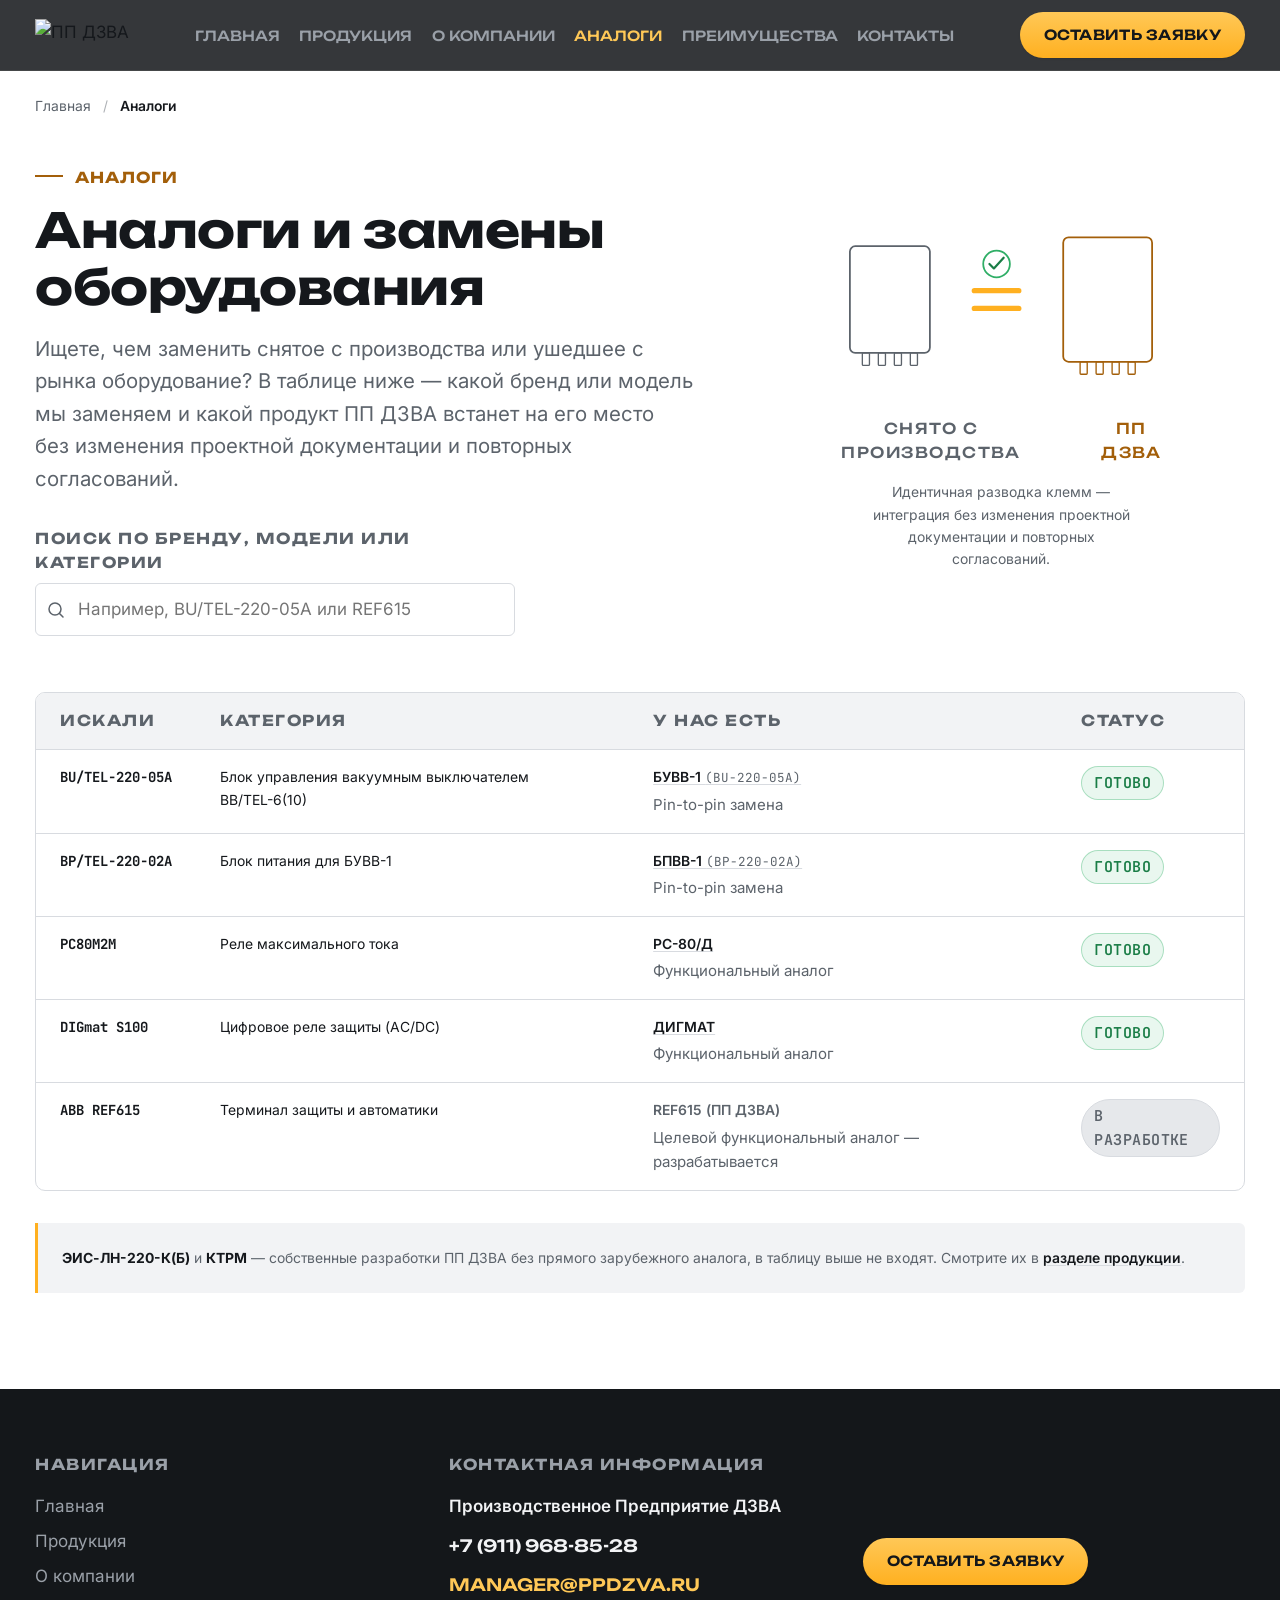
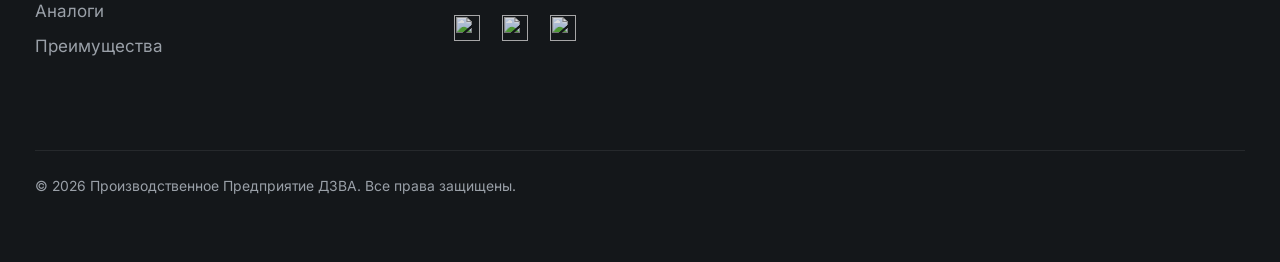
==== analogs.html @ 159c42a6 "Separate original/ours labels in analogs diagram, widen block gap Labels previously sat in one cente" ====
<!DOCTYPE html>
<html lang="ru">
<head>
  <meta charset="UTF-8" />
  <meta name="viewport" content="width=device-width, initial-scale=1.0" />
  <title>Аналоги и замены оборудования — BU/TEL-220-05A, DIGmat S100, РС80М2М, REF615 | ПП ДЗВА</title>
  <meta
    name="description"
    content="Сводная таблица аналогов ПП ДЗВА: БУВВ-1 — аналог BU/TEL-220-05A, БПВВ-1 — аналог BP/TEL-220-02A, РС-80/Д — аналог РС80М2М, ДИГМАТ — аналог DIGmat S100. Поиск по бренду, модели или категории. Производство в России."
  />

  <meta property="og:type" content="website" />
  <meta property="og:site_name" content="ПП ДЗВА" />
  <meta property="og:title" content="Аналоги и замены оборудования | ПП ДЗВА" />
  <meta
    property="og:description"
    content="Что заменяет ПП ДЗВА: сводная таблица аналогов снятого с производства и ушедшего с рынка оборудования вакуумных выключателей и релейной защиты."
  />
  <!-- TODO: заменить на абсолютный URL после публикации сайта (домен ещё не определён) -->
  <meta property="og:image" content="img/hero/product-lineup.png" />

  <link rel="icon" href="img/icons/favicon.ico" />
  <link rel="stylesheet" href="css/fonts.css" />
  <link rel="stylesheet" href="css/tokens.css" />
  <link rel="stylesheet" href="css/base.css" />
  <link rel="stylesheet" href="css/components.css" />
  <link rel="stylesheet" href="css/analogs.css" />
</head>
<body>
  <!-- Затемнение и попап заявки — общие на все страницы, поведение см. js/components/popup.js -->
  <div class="overlay" id="overlay"></div>
  <div class="popup" id="popup" role="dialog" aria-modal="true" aria-labelledby="popup-title">
    <button class="popup__close" type="button" data-popup-close aria-label="Закрыть">&times;</button>
    <img src="img/icons/fz152-cat.png" alt="" class="popup__image" />
    <h2 id="popup-title" class="popup__title">Мы не собираем персональные данные</h2>
    <p class="popup__text">
      Мы честно пытались прочитать ФЗ-152, но уснули на второй странице. Чтобы не злить Роскомнадзор и крепко спать,
      мы просто не собираем ваши данные.
    </p>
    <p class="popup__text popup__text--strong">Напишите или позвоните нам</p>
    <div class="popup__contacts">
      <a href="tel:+79119688528" class="popup__phone">+7 (911) 968-85-28</a>
      <a href="mailto:manager@ppdzva.ru?subject=Запрос из сайта" class="popup__mail">MANAGER@PPDZVA.RU</a>
    </div>
    <button class="btn btn--outline popup__ok" type="button" data-popup-close>Хорошо</button>
  </div>

  <!-- Общая шапка — переносится без изменений на все страницы (products/*.html, analogs.html) -->
  <header class="site-header">
    <div class="container site-header__row">
      <a href="index.html" class="site-header__logo">
        <img src="img/icons/logo-dzva.png" alt="ПП ДЗВА" class="site-header__logo-img" />
      </a>
      <nav class="site-nav">
        <button class="site-nav__burger" type="button" aria-expanded="false" aria-controls="site-nav-list" aria-label="Открыть меню">
          <span class="site-nav__burger-line"></span>
          <span class="site-nav__burger-line"></span>
          <span class="site-nav__burger-line"></span>
        </button>
        <ul class="site-nav__list" id="site-nav-list">
          <li><a href="index.html#hero" class="site-nav__link">Главная</a></li>
          <li><a href="index.html#products" class="site-nav__link">Продукция</a></li>
          <li><a href="index.html#about" class="site-nav__link">О компании</a></li>
          <li><a href="analogs.html" class="site-nav__link site-nav__link--active">Аналоги</a></li>
          <li><a href="index.html#advantages" class="site-nav__link">Преимущества</a></li>
          <li><a href="index.html#contacts" class="site-nav__link">Контакты</a></li>
        </ul>
      </nav>
      <button class="btn btn--gold site-header__cta" type="button" data-popup-open>Оставить заявку</button>
    </div>
  </header>

  <main>
    <div class="container">
      <p class="breadcrumbs">
        <a href="index.html" class="breadcrumbs__link">Главная</a>
        <span class="breadcrumbs__sep" aria-hidden="true">/</span>
        <span class="breadcrumbs__current">Аналоги</span>
      </p>
    </div>

    <!-- ============ ВВОДНЫЙ БЛОК ============ -->
    <section class="analogs-intro">
      <div class="container analogs-intro__inner">
        <div class="analogs-intro__copy">
          <p class="section-eyebrow">
            <span class="section-eyebrow-mark" aria-hidden="true"></span>
            Аналоги
          </p>
          <h1 class="analogs-intro__title">Аналоги и замены оборудования</h1>
          <p class="analogs-intro__lead">
            Ищете, чем заменить снятое с производства или ушедшее с рынка оборудование? В таблице ниже — какой бренд
            или модель мы заменяем и какой продукт ПП ДЗВА встанет на его место без изменения проектной документации
            и повторных согласований.
          </p>

          <div class="analogs-search">
            <label for="analogs-search" class="analogs-search__label">Поиск по бренду, модели или категории</label>
            <div class="analogs-search__input-wrap">
              <svg width="18" height="18" viewBox="0 0 18 18" fill="none" aria-hidden="true" class="analogs-search__icon">
                <circle cx="8" cy="8" r="6" stroke="currentColor" stroke-width="1.5" />
                <path d="M16 16L12.5 12.5" stroke="currentColor" stroke-width="1.5" stroke-linecap="round" />
              </svg>
              <input
                type="search"
                id="analogs-search"
                class="analogs-search__input"
                placeholder="Например, BU/TEL-220-05A или REF615"
                autocomplete="off"
              />
            </div>
          </div>
        </div>

        <!-- Схематичная диаграмма: корпуса заведомо разного размера/пропорций (габарит не
             совпадает) — общее только одинаковое количество и раскладка клемм снизу. -->
        <div class="analogs-intro__visual">
          <svg class="analogs-diagram" viewBox="0 0 360 200" fill="none" aria-hidden="true">
            <rect class="analogs-diagram__original" x="10" y="25" width="90" height="120" rx="6" stroke-width="2" />
            <rect class="analogs-diagram__original" x="24" y="145" width="8" height="14" rx="1" stroke-width="1.5" />
            <rect class="analogs-diagram__original" x="42" y="145" width="8" height="14" rx="1" stroke-width="1.5" />
            <rect class="analogs-diagram__original" x="60" y="145" width="8" height="14" rx="1" stroke-width="1.5" />
            <rect class="analogs-diagram__original" x="78" y="145" width="8" height="14" rx="1" stroke-width="1.5" />

            <rect class="analogs-diagram__ours" x="250" y="15" width="100" height="140" rx="6" stroke-width="2" />
            <rect class="analogs-diagram__ours" x="269" y="155" width="8" height="14" rx="1" stroke-width="1.5" />
            <rect class="analogs-diagram__ours" x="287" y="155" width="8" height="14" rx="1" stroke-width="1.5" />
            <rect class="analogs-diagram__ours" x="305" y="155" width="8" height="14" rx="1" stroke-width="1.5" />
            <rect class="analogs-diagram__ours" x="323" y="155" width="8" height="14" rx="1" stroke-width="1.5" />

            <line class="analogs-diagram__equals" x1="150" y1="75" x2="200" y2="75" stroke-width="6" stroke-linecap="round" />
            <line class="analogs-diagram__equals" x1="150" y1="95" x2="200" y2="95" stroke-width="6" stroke-linecap="round" />

            <circle class="analogs-diagram__badge-ring" cx="175" cy="45" r="15" stroke-width="2" />
            <path class="analogs-diagram__badge-check" d="M167 45l5 5 11-12" stroke-width="2.5" stroke-linecap="round" stroke-linejoin="round" />
          </svg>
          <!-- Пропорции колонок (90fr/150fr/100fr) — те же ширины блоков и зазор между ними,
               что в viewBox диаграммы выше, чтобы подпись всегда центрировалась строго под
               "своим" блоком, а не читалась одной слитной фразой. -->
          <div class="analogs-intro__visual-labels">
            <span class="analogs-intro__visual-label">Снято с производства</span>
            <span class="analogs-intro__visual-label-spacer" aria-hidden="true"></span>
            <span class="analogs-intro__visual-label analogs-intro__visual-label--ours">ПП ДЗВА</span>
          </div>
          <p class="analogs-intro__visual-caption">
            Идентичная разводка клемм — интеграция без изменения проектной документации и повторных согласований.
          </p>
        </div>
      </div>
    </section>

    <!-- ============ ТАБЛИЦА АНАЛОГОВ ============ -->
    <section class="analogs-table-section">
      <div class="container">
        <div class="analogs-table-wrap" data-analogs-table-wrap>
          <table class="analogs-table">
            <thead>
              <tr>
                <th scope="col">Искали</th>
                <th scope="col">Категория</th>
                <th scope="col">У нас есть</th>
                <th scope="col">Статус</th>
              </tr>
            </thead>
            <tbody>
              <tr class="analogs-table__row">
                <td data-label="Искали"><span class="analogs-table__code">BU/TEL-220-05A</span></td>
                <td data-label="Категория">Блок управления вакуумным выключателем <span class="nowrap">ВВ/TEL-6(10)</span></td>
                <td data-label="У нас есть">
                  <a href="products/buvv.html" class="inline-link">
                    БУВВ-1 <span class="analogs-table__product-code">(BU-220-05A)</span>
                  </a>
                  <span class="analogs-table__match-type">Pin-to-pin замена</span>
                </td>
                <td data-label="Статус"><span class="badge badge--analog">Готово</span></td>
              </tr>
              <tr class="analogs-table__row">
                <td data-label="Искали"><span class="analogs-table__code">BP/TEL-220-02A</span></td>
                <td data-label="Категория">Блок питания для БУВВ-1</td>
                <td data-label="У нас есть">
                  <a href="products/bpvv.html" class="inline-link">
                    БПВВ-1 <span class="analogs-table__product-code">(BP-220-02A)</span>
                  </a>
                  <span class="analogs-table__match-type">Pin-to-pin замена</span>
                </td>
                <td data-label="Статус"><span class="badge badge--analog">Готово</span></td>
              </tr>
              <tr class="analogs-table__row">
                <td data-label="Искали"><span class="analogs-table__code">РС80М2М</span></td>
                <td data-label="Категория">Реле максимального тока</td>
                <td data-label="У нас есть">
                  <a href="products/rs80.html" class="inline-link">РС-80/Д</a>
                  <span class="analogs-table__match-type">Функциональный аналог</span>
                </td>
                <td data-label="Статус"><span class="badge badge--analog">Готово</span></td>
              </tr>
              <tr class="analogs-table__row">
                <td data-label="Искали"><span class="analogs-table__code">DIGmat S100</span></td>
                <td data-label="Категория">Цифровое реле защиты (AC/DC)</td>
                <td data-label="У нас есть">
                  <a href="products/digmat.html" class="inline-link">ДИГМАТ</a>
                  <span class="analogs-table__match-type">Функциональный аналог</span>
                </td>
                <td data-label="Статус"><span class="badge badge--analog">Готово</span></td>
              </tr>
              <tr class="analogs-table__row">
                <td data-label="Искали"><span class="analogs-table__code">ABB REF615</span></td>
                <td data-label="Категория">Терминал защиты и автоматики</td>
                <td data-label="У нас есть">
                  <span class="analogs-table__product-pending">REF615 (ПП ДЗВА)</span>
                  <span class="analogs-table__match-type">Целевой функциональный аналог — разрабатывается</span>
                </td>
                <td data-label="Статус"><span class="badge badge--dev">В разработке</span></td>
              </tr>
            </tbody>
          </table>
        </div>

        <p class="analogs-table__empty" data-analogs-empty hidden>
          Ничего не найдено. Возможно, нужный аналог уже в разработке — напишите нам, и мы уточним сроки.
          <button type="button" class="btn btn--outline" data-popup-open>Оставить заявку</button>
        </p>

        <p class="analogs-note">
          <strong>ЭИС-ЛН-220-К(Б)</strong> и <strong>КТРМ</strong> — собственные разработки ПП ДЗВА без прямого
          зарубежного аналога, в таблицу выше не входят. Смотрите их в
          <a href="index.html#products" class="inline-link">разделе продукции</a>.
        </p>
      </div>
    </section>
  </main>

  <!-- Общий футер — переносится без изменений на все страницы -->
  <footer class="site-footer" id="contacts">
    <div class="container site-footer__grid">
      <nav class="site-footer__nav">
        <p class="site-footer__heading">Навигация</p>
        <ul class="site-footer__nav-list">
          <li><a href="index.html#hero" class="site-footer__link">Главная</a></li>
          <li><a href="index.html#products" class="site-footer__link">Продукция</a></li>
          <li><a href="index.html#about" class="site-footer__link">О компании</a></li>
          <li><a href="analogs.html" class="site-footer__link">Аналоги</a></li>
          <li><a href="index.html#advantages" class="site-footer__link">Преимущества</a></li>
        </ul>
      </nav>
      <div class="site-footer__contacts">
        <p class="site-footer__heading">Контактная информация</p>
        <p class="site-footer__legal">Производственное Предприятие&nbsp;ДЗВА</p>
        <a href="tel:+79119688528" class="site-footer__phone">+7 (911) 968-85-28</a>
        <a href="mailto:manager@ppdzva.ru?subject=Запрос из сайта" class="site-footer__mail">MANAGER@PPDZVA.RU</a>
        <div class="site-footer__icons">
          <a href="tel:+79119688528" aria-label="Позвонить"><img src="img/icons/phone.svg" alt="" /></a>
          <a href="tg://resolve?domain=Ligilement" aria-label="Telegram"><img src="img/icons/telegram.svg" alt="" /></a>
          <a href="https://wa.me/79119688528" aria-label="WhatsApp"><img src="img/icons/whatsapp.svg" alt="" /></a>
        </div>
      </div>
      <div class="site-footer__cta">
        <button class="btn btn--gold" type="button" data-popup-open>Оставить заявку</button>
      </div>
      <div class="site-footer__bottom">© 2026 Производственное Предприятие&nbsp;ДЗВА. Все права защищены.</div>
    </div>
  </footer>

  <!-- TODO: заменить 12345678 на реальный номер счётчика Яндекс.Метрики (см. js/analytics.js) -->
  <noscript>
    <div><img src="https://mc.yandex.ru/watch/12345678" style="position: absolute; left: -9999px" alt="" /></div>
  </noscript>

  <script src="js/components/burger-menu.js"></script>
  <script src="js/components/popup.js"></script>
  <script src="js/components/analogs-table.js"></script>
  <script src="js/components/nav-active.js"></script>
  <script src="js/analytics.js"></script>
  <script src="js/main.js"></script>
</body>
</html>
---- css/fonts.css ----
/* Self-hosted шрифты — без зависимости от Google Fonts CDN на проде.
   Каждый вес разбит на latin/cyrillic по unicode-range, чтобы браузер грузил
   только нужный подкомплект глифов. */

/* ---------- Unbounded (заголовки) ---------- */
@font-face {
  font-family: "Unbounded";
  font-display: swap;
  font-weight: 500;
  font-style: normal;
  src: url("../fonts/Unbounded-Medium-latin.woff2") format("woff2");
  unicode-range: U+0000-00FF, U+0131, U+0152-0153, U+02BB-02BC, U+2000-206F, U+20AC, U+2122;
}
@font-face {
  font-family: "Unbounded";
  font-display: swap;
  font-weight: 500;
  font-style: normal;
  src: url("../fonts/Unbounded-Medium-cyrillic.woff2") format("woff2");
  unicode-range: U+0400-045F, U+0490-0491, U+04B0-04B1, U+2116;
}
@font-face {
  font-family: "Unbounded";
  font-display: swap;
  font-weight: 600;
  font-style: normal;
  src: url("../fonts/Unbounded-SemiBold-latin.woff2") format("woff2");
  unicode-range: U+0000-00FF, U+0131, U+0152-0153, U+02BB-02BC, U+2000-206F, U+20AC, U+2122;
}
@font-face {
  font-family: "Unbounded";
  font-display: swap;
  font-weight: 600;
  font-style: normal;
  src: url("../fonts/Unbounded-SemiBold-cyrillic.woff2") format("woff2");
  unicode-range: U+0400-045F, U+0490-0491, U+04B0-04B1, U+2116;
}
@font-face {
  font-family: "Unbounded";
  font-display: swap;
  font-weight: 700;
  font-style: normal;
  src: url("../fonts/Unbounded-Bold-latin.woff2") format("woff2");
  unicode-range: U+0000-00FF, U+0131, U+0152-0153, U+02BB-02BC, U+2000-206F, U+20AC, U+2122;
}
@font-face {
  font-family: "Unbounded";
  font-display: swap;
  font-weight: 700;
  font-style: normal;
  src: url("../fonts/Unbounded-Bold-cyrillic.woff2") format("woff2");
  unicode-range: U+0400-045F, U+0490-0491, U+04B0-04B1, U+2116;
}
@font-face {
  font-family: "Unbounded";
  font-display: swap;
  font-weight: 800;
  font-style: normal;
  src: url("../fonts/Unbounded-ExtraBold-latin.woff2") format("woff2");
  unicode-range: U+0000-00FF, U+0131, U+0152-0153, U+02BB-02BC, U+2000-206F, U+20AC, U+2122;
}
@font-face {
  font-family: "Unbounded";
  font-display: swap;
  font-weight: 800;
  font-style: normal;
  src: url("../fonts/Unbounded-ExtraBold-cyrillic.woff2") format("woff2");
  unicode-range: U+0400-045F, U+0490-0491, U+04B0-04B1, U+2116;
}

@font-face {
  font-family: "Unbounded";
  font-display: swap;
  font-weight: 900;
  font-style: normal;
  src: url("../fonts/Unbounded-ExtraBold-latin.woff2") format("woff2");
  unicode-range: U+0000-00FF, U+0131, U+0152-0153, U+02BB-02BC, U+2000-206F, U+20AC, U+2122;
}
@font-face {
  font-family: "Unbounded";
  font-display: swap;
  font-weight: 900;
  font-style: normal;
  src: url("../fonts/Unbounded-ExtraBold-cyrillic.woff2") format("woff2");
  unicode-range: U+0400-045F, U+0490-0491, U+04B0-04B1, U+2116;
}

/* ---------- Inter (текст) ---------- */
@font-face {
  font-family: "Inter";
  font-display: swap;
  font-weight: 400;
  font-style: normal;
  src: url("../fonts/Inter-Regular-latin.woff2") format("woff2");
  unicode-range: U+0000-00FF, U+0131, U+0152-0153, U+02BB-02BC, U+2000-206F, U+20AC, U+2122;
}
@font-face {
  font-family: "Inter";
  font-display: swap;
  font-weight: 400;
  font-style: normal;
  src: url("../fonts/Inter-Regular-cyrillic.woff2") format("woff2");
  unicode-range: U+0400-045F, U+0490-0491, U+04B0-04B1, U+2116;
}
@font-face {
  font-family: "Inter";
  font-display: swap;
  font-weight: 500;
  font-style: normal;
  src: url("../fonts/Inter-Medium-latin.woff2") format("woff2");
  unicode-range: U+0000-00FF, U+0131, U+0152-0153, U+02BB-02BC, U+2000-206F, U+20AC, U+2122;
}
@font-face {
  font-family: "Inter";
  font-display: swap;
  font-weight: 500;
  font-style: normal;
  src: url("../fonts/Inter-Medium-cyrillic.woff2") format("woff2");
  unicode-range: U+0400-045F, U+0490-0491, U+04B0-04B1, U+2116;
}
@font-face {
  font-family: "Inter";
  font-display: swap;
  font-weight: 600;
  font-style: normal;
  src: url("../fonts/Inter-SemiBold-latin.woff2") format("woff2");
  unicode-range: U+0000-00FF, U+0131, U+0152-0153, U+02BB-02BC, U+2000-206F, U+20AC, U+2122;
}
@font-face {
  font-family: "Inter";
  font-display: swap;
  font-weight: 600;
  font-style: normal;
  src: url("../fonts/Inter-SemiBold-cyrillic.woff2") format("woff2");
  unicode-range: U+0400-045F, U+0490-0491, U+04B0-04B1, U+2116;
}
@font-face {
  font-family: "Inter";
  font-display: swap;
  font-weight: 700;
  font-style: normal;
  src: url("../fonts/Inter-Bold-latin.woff2") format("woff2");
  unicode-range: U+0000-00FF, U+0131, U+0152-0153, U+02BB-02BC, U+2000-206F, U+20AC, U+2122;
}
@font-face {
  font-family: "Inter";
  font-display: swap;
  font-weight: 700;
  font-style: normal;
  src: url("../fonts/Inter-Bold-cyrillic.woff2") format("woff2");
  unicode-range: U+0400-045F, U+0490-0491, U+04B0-04B1, U+2116;
}

/* ---------- JetBrains Mono (коды моделей, характеристики, цифры) ---------- */
@font-face {
  font-family: "JetBrains Mono";
  font-display: swap;
  font-weight: 400;
  font-style: normal;
  src: url("../fonts/JetBrainsMono-Regular-latin.woff2") format("woff2");
  unicode-range: U+0000-00FF, U+0131, U+0152-0153, U+02BB-02BC, U+2000-206F, U+20AC, U+2122;
}
@font-face {
  font-family: "JetBrains Mono";
  font-display: swap;
  font-weight: 400;
  font-style: normal;
  src: url("../fonts/JetBrainsMono-Regular-cyrillic.woff2") format("woff2");
  unicode-range: U+0400-045F, U+0490-0491, U+04B0-04B1, U+2116;
}
@font-face {
  font-family: "JetBrains Mono";
  font-display: swap;
  font-weight: 500;
  font-style: normal;
  src: url("../fonts/JetBrainsMono-Medium-latin.woff2") format("woff2");
  unicode-range: U+0000-00FF, U+0131, U+0152-0153, U+02BB-02BC, U+2000-206F, U+20AC, U+2122;
}
@font-face {
  font-family: "JetBrains Mono";
  font-display: swap;
  font-weight: 500;
  font-style: normal;
  src: url("../fonts/JetBrainsMono-Medium-cyrillic.woff2") format("woff2");
  unicode-range: U+0400-045F, U+0490-0491, U+04B0-04B1, U+2116;
}
@font-face {
  font-family: "JetBrains Mono";
  font-display: swap;
  font-weight: 600;
  font-style: normal;
  src: url("../fonts/JetBrainsMono-SemiBold-latin.woff2") format("woff2");
  unicode-range: U+0000-00FF, U+0131, U+0152-0153, U+02BB-02BC, U+2000-206F, U+20AC, U+2122;
}
@font-face {
  font-family: "JetBrains Mono";
  font-display: swap;
  font-weight: 600;
  font-style: normal;
  src: url("../fonts/JetBrainsMono-SemiBold-cyrillic.woff2") format("woff2");
  unicode-range: U+0400-045F, U+0490-0491, U+04B0-04B1, U+2116;
}
@font-face {
  font-family: "JetBrains Mono";
  font-display: swap;
  font-weight: 700;
  font-style: normal;
  src: url("../fonts/JetBrainsMono-Bold-latin.woff2") format("woff2");
  unicode-range: U+0000-00FF, U+0131, U+0152-0153, U+02BB-02BC, U+2000-206F, U+20AC, U+2122;
}
@font-face {
  font-family: "JetBrains Mono";
  font-display: swap;
  font-weight: 700;
  font-style: normal;
  src: url("../fonts/JetBrainsMono-Bold-cyrillic.woff2") format("woff2");
  unicode-range: U+0400-045F, U+0490-0491, U+04B0-04B1, U+2116;
}
---- css/tokens.css ----
/*
  Design tokens — «ПП ДЗВА». Направление «Инженерная консоль»: графитовая база,
  один сигнальный акцент — amber (как индикаторная лампа на щитке), зелёный — только
  как статус «подтверждено/совместимо». Взято с реальных панелей БУВВ-1/БПВВ-1
  (жёлтые предупреждающие таблички, индикаторы «ПИТ.»/«АВАРИЯ», винтовые клеммники).
*/

:root {
  /* --- Цвет: графит (фон hero, header, footer) --- */
  --color-ink-900: #14171a;
  --color-ink-800: #1c2024;
  --color-ink-700: #262b30;
  --color-ink-600: #383f46;

  /* --- Цвет: сигнальный amber — единственный акцент действия/интерактива ---
     500/400/300 — яркие, только на тёмном фоне (контраст 1.83:1 на белом — не
     проходит WCAG). 700 — приглушённый, для текста/иконок/фокус-рамок на
     светлом фоне (5:1 на белом, проверено расчётом контраста). */
  --color-signal-amber-700: #a35f0a;
  --color-signal-amber-600: #d9860f;
  --color-signal-amber-500: #ffb020;
  --color-signal-amber-400: #ffc857;
  --color-signal-amber-300: #ffdb8f;

  /* --- Цвет: статус «подтверждено/совместимо» (индикатор «ГОТОВ») ---
     700 — для текста на светлом фоне (бейджи), 5.17:1 на белом. */
  --color-signal-green-700: #1a7d46;
  --color-signal-green-600: #1f9d55;
  --color-signal-green-500: #2fae66;
  --color-signal-green-400: #4fd88a;

  /* --- Нейтральные поверхности: сталь, не синева --- */
  --color-surface: #ffffff;
  --color-surface-alt: #f2f3f5;
  --color-surface-alt-2: #e6e8eb;
  --color-border: #d8dbe0;

  /* --- Текст --- */
  --color-text: #15181c;
  --color-text-muted: #5c636b;
  --color-text-on-dark: #f2f3f5;
  --color-text-on-dark-muted: #9aa0a8;

  /* --- Статус/предупреждение (красный с реальных табличек «ВНИМАНИЕ») --- */
  --color-success: var(--color-signal-green-500);
  --color-warning: #e5533d;

  /* --- Типографика: шрифты ---
     Unbounded — геометрический дисплейный шрифт с полноценной кириллицей, для
     заголовков/лейблов. Inter — тело текста. JetBrains Mono — коды моделей,
     характеристики, цифры (как показания на панели прибора). */
  --font-heading: "Unbounded", "Segoe UI", sans-serif;
  --font-body: "Inter", "Segoe UI", sans-serif;
  --font-mono: "JetBrains Mono", "Consolas", monospace;

  /* --- Типографика: адаптивные размеры через clamp() --- */
  --fs-h1: clamp(2.1rem, 1.55rem + 2.2vw, 3rem);
  --fs-h2: clamp(1.4rem, 1.05rem + 1.5vw, 2.25rem);
  --fs-h3: clamp(1.2rem, 1.02rem + 0.75vw, 1.625rem);
  --fs-lead: clamp(1.05rem, 0.95rem + 0.4vw, 1.375rem);
  --fs-body: clamp(0.95rem, 0.9rem + 0.2vw, 1.0625rem);
  --fs-small: clamp(0.8125rem, 0.79rem + 0.1vw, 0.9375rem);
  --fs-eyebrow: clamp(0.8125rem, 0.79rem + 0.2vw, 0.9375rem);

  --lh-heading: 1.2;
  --lh-body: 1.6;
  --ls-heading: -0.01em;
  --ls-eyebrow: 0.1em;

  /* --- Отступы: 8px-based шкала --- */
  --space-1: 0.25rem;
  --space-2: 0.5rem;
  --space-3: 0.75rem;
  --space-4: 1rem;
  --space-5: 1.5rem;
  --space-6: 2rem;
  --space-7: 3rem;
  --space-8: 4rem;
  --space-9: 6rem;
  --space-10: 8rem;

  /* --- Контейнер --- */
  --container-max: 1280px;
  --container-padding: clamp(1rem, 0.6rem + 2vw, 2.5rem);

  /* --- Радиусы: меньше, чем в SaaS-дефолте — деталь читается как техническая, не «мягкая» --- */
  --radius-sm: 3px;
  --radius-md: 6px;
  --radius-lg: 10px;
  --radius-pill: 999px;

  /* --- Тени --- */
  --shadow-sm: 0 1px 2px rgba(10, 12, 14, 0.1);
  --shadow-md: 0 8px 24px rgba(10, 12, 14, 0.16);
  --shadow-lg: 0 24px 64px rgba(10, 12, 14, 0.32);
  --shadow-glow-amber: 0 0 48px rgba(255, 176, 32, 0.35);

  /* --- Переходы --- */
  --ease-standard: cubic-bezier(0.4, 0, 0.2, 1);
  --duration-fast: 150ms;
  --duration-base: 250ms;
  --duration-slow: 450ms;

  /* --- Z-индексы --- */
  --z-header: 100;
  --z-popup: 200;
  --z-overlay: 190;
}
---- css/base.css ----
/* Ресет + базовые стили. Требует tokens.css и fonts.css, подключённых раньше. */

*,
*::before,
*::after {
  box-sizing: border-box;
  margin: 0;
  padding: 0;
}

html {
  -webkit-text-size-adjust: 100%;
  scroll-behavior: smooth;
}

body {
  min-height: 100vh;
  font-family: var(--font-body);
  font-size: var(--fs-body);
  line-height: var(--lh-body);
  color: var(--color-text);
  background: var(--color-surface);
  -webkit-font-smoothing: antialiased;
  text-rendering: optimizeLegibility;
}

img,
picture,
video,
svg {
  display: block;
  max-width: 100%;
}

a {
  color: inherit;
  text-decoration: none;
}

button,
input,
textarea,
select {
  font: inherit;
  color: inherit;
  background: none;
  border: none;
}

button {
  cursor: pointer;
}

ul,
ol {
  list-style: none;
}

h1,
h2,
h3,
h4 {
  font-family: var(--font-heading);
  line-height: var(--lh-heading);
  font-weight: 700;
}

@media (prefers-reduced-motion: reduce) {
  html {
    scroll-behavior: auto;
  }
  *,
  *::before,
  *::after {
    animation-duration: 0.01ms !important;
    animation-iteration-count: 1 !important;
    transition-duration: 0.01ms !important;
  }
}

/* Отступ под sticky-шапку при переходе по якорным ссылкам меню (#about, #products и т.д.) */
section[id] {
  scroll-margin-top: 88px;
}

:focus-visible {
  outline: 2px solid var(--color-signal-amber-700);
  outline-offset: 2px;
}

/* Утилита: для составных кодов/обозначений без пробелов (например "ВВ/TEL-6(10)"),
   у которых браузер иначе переносит строку посреди дефиса. */
.nowrap {
  white-space: nowrap;
}

.visually-hidden {
  position: absolute;
  width: 1px;
  height: 1px;
  padding: 0;
  margin: -1px;
  overflow: hidden;
  clip: rect(0, 0, 0, 0);
  white-space: nowrap;
  border: 0;
}

/* --- Контейнер --- */
.container {
  width: 100%;
  max-width: var(--container-max);
  margin-inline: auto;
  padding-inline: var(--container-padding);
}
---- css/components.css ----
/* Общие компоненты: header, nav, footer, popup/overlay, кнопки, trust-strip, badge.
   Используется на всех страницах. Требует tokens.css + base.css, подключённых раньше. */

/* ============ Кнопки ============ */
.btn {
  display: inline-flex;
  align-items: center;
  justify-content: center;
  gap: var(--space-2);
  padding: var(--space-3) var(--space-5);
  border-radius: var(--radius-pill);
  font-family: var(--font-heading);
  font-weight: 600;
  font-size: var(--fs-small);
  letter-spacing: 0.02em;
  text-transform: uppercase;
  white-space: nowrap;
  transition: transform var(--duration-fast) var(--ease-standard),
    box-shadow var(--duration-fast) var(--ease-standard),
    background-color var(--duration-fast) var(--ease-standard);
}

.btn--gold {
  background: linear-gradient(180deg, var(--color-signal-amber-400), var(--color-signal-amber-500));
  color: var(--color-ink-900);
  box-shadow: var(--shadow-sm);
}

.btn--gold:hover {
  background: linear-gradient(180deg, var(--color-signal-amber-400), var(--color-signal-amber-600));
  box-shadow: var(--shadow-md);
  transform: translateY(-1px);
}

.btn--outline {
  background: transparent;
  color: var(--color-text);
  border: 1.5px solid var(--color-border);
}

.btn--outline:hover {
  border-color: var(--color-ink-600);
  background: var(--color-surface-alt);
}

.btn--on-dark.btn--outline {
  color: var(--color-text-on-dark);
  border-color: rgba(243, 246, 250, 0.35);
}

.btn--on-dark.btn--outline:hover {
  border-color: var(--color-signal-amber-400);
  background: rgba(255, 255, 255, 0.06);
}

/* ============ Header ============ */
.site-header {
  position: sticky;
  top: 0;
  z-index: var(--z-header);
  background: rgba(20, 23, 26, 0.86);
  backdrop-filter: blur(12px);
  -webkit-backdrop-filter: blur(12px);
  border-bottom: 1px solid rgba(255, 255, 255, 0.08);
}

.site-header__row {
  display: flex;
  align-items: center;
  justify-content: space-between;
  gap: var(--space-5);
  padding-block: var(--space-3);
}

.site-header__logo {
  flex-shrink: 0;
}

.site-header__logo-img {
  height: clamp(22px, 1.6rem + 0.5vw, 32px);
  width: auto;
}

/* ============ Навигация ============ */
.site-nav {
  display: flex;
  align-items: center;
  flex: 1;
  justify-content: center;
}

.site-nav__list {
  display: flex;
  align-items: center;
  gap: clamp(0.75rem, 0.1rem + 1.4vw, 1.75rem);
}

.site-nav__link {
  font-family: var(--font-heading);
  font-size: var(--fs-small);
  font-weight: 500;
  letter-spacing: 0;
  text-transform: uppercase;
  color: var(--color-text-on-dark-muted);
  white-space: nowrap;
  transition: color var(--duration-fast) var(--ease-standard);
}

.site-nav__link:hover,
.site-nav__link--active {
  color: var(--color-signal-amber-400);
}

.site-nav__burger {
  display: none;
  flex-direction: column;
  justify-content: center;
  gap: 5px;
  width: 32px;
  height: 32px;
}

.site-nav__burger-line {
  display: block;
  height: 2px;
  width: 100%;
  background: var(--color-text-on-dark);
  transition: transform var(--duration-base) var(--ease-standard),
    opacity var(--duration-base) var(--ease-standard);
}

.site-nav__burger[aria-expanded="true"] .site-nav__burger-line:nth-child(1) {
  transform: translateY(7px) rotate(45deg);
}
.site-nav__burger[aria-expanded="true"] .site-nav__burger-line:nth-child(2) {
  opacity: 0;
}
.site-nav__burger[aria-expanded="true"] .site-nav__burger-line:nth-child(3) {
  transform: translateY(-7px) rotate(-45deg);
}

@media (max-width: 1199px) {
  .site-nav__burger {
    display: flex;
  }

  .site-nav {
    justify-content: flex-end;
  }

  .site-nav__list {
    position: fixed;
    inset: 64px 0 auto 0;
    flex-direction: column;
    align-items: center;
    gap: 0;
    background: var(--color-ink-800);
    border-bottom: 1px solid rgba(255, 255, 255, 0.08);
    padding: var(--space-4) var(--container-padding) var(--space-6);
    transform: translateY(-8px);
    opacity: 0;
    visibility: hidden;
    pointer-events: none;
    transition: transform var(--duration-base) var(--ease-standard),
      opacity var(--duration-base) var(--ease-standard),
      visibility var(--duration-base);
  }

  .site-nav__list--open {
    transform: translateY(0);
    opacity: 1;
    visibility: visible;
    pointer-events: auto;
  }

  .site-nav__list li {
    width: 100%;
    padding-block: var(--space-4);
    border-bottom: 1px solid rgba(255, 255, 255, 0.06);
    text-align: center;
  }

  .site-nav__list .site-nav__link {
    font-size: var(--fs-lead);
  }

  .site-header__cta {
    display: none;
  }
}

/* ============ Trust strip ============ */
.trust-strip {
  display: flex;
  flex-wrap: wrap;
  align-items: center;
  justify-content: center;
  gap: var(--space-2) var(--space-4);
  font-family: var(--font-heading);
  font-size: var(--fs-eyebrow);
  font-weight: 600;
  letter-spacing: var(--ls-eyebrow);
  text-transform: uppercase;
  color: var(--color-text-on-dark-muted);
}

.trust-strip__item {
  display: inline-flex;
  align-items: center;
  gap: var(--space-2);
}

.trust-strip__item:not(:last-child)::after {
  content: "";
  width: 4px;
  height: 4px;
  margin-left: var(--space-4);
  border-radius: 50%;
  background: currentColor;
  opacity: 0.5;
}

/* ============ Хлебные крошки (общий компонент — products/*.html, analogs.html) ============ */
.breadcrumbs {
  padding-block: var(--space-5) var(--space-2);
  font-size: var(--fs-small);
  color: var(--color-text-muted);
}

.breadcrumbs__link {
  color: var(--color-text-muted);
  transition: color var(--duration-fast) var(--ease-standard);
}

.breadcrumbs__link:hover {
  color: var(--color-signal-amber-700);
}

.breadcrumbs__sep {
  margin-inline: var(--space-2);
  opacity: 0.5;
}

.breadcrumbs__current {
  color: var(--color-text);
  font-weight: 600;
}

/* ============ Инлайн-ссылка на смежный товар/раздел (общий компонент) ============ */
.inline-link {
  color: var(--color-text);
  font-weight: 600;
  text-decoration: underline;
  text-decoration-color: var(--color-border);
  text-underline-offset: 0.15em;
  transition: text-decoration-color var(--duration-fast) var(--ease-standard);
}

.inline-link:hover {
  text-decoration-color: currentColor;
}

/* ============ Section eyebrow (переиспользуется на светлых секциях: О компании, Продукция, Преимущества) ============
   amber-700 вместо amber-500: на белом/светлом фоне amber-500 даёт 1.83:1 —
   не проходит WCAG (нужно 4.5:1 для текста, 3:1 для графики). */
.section-eyebrow {
  display: inline-flex;
  align-items: flex-start;
  gap: var(--space-3);
  font-family: var(--font-heading);
  font-size: var(--fs-eyebrow);
  font-weight: 700;
  letter-spacing: 0.06em;
  text-transform: uppercase;
  color: var(--color-signal-amber-700);
  margin-bottom: var(--space-3);
}

.section-eyebrow-mark {
  flex-shrink: 0;
  width: 28px;
  height: 2px;
  margin-top: 0.6em;
  background: var(--color-signal-amber-700);
}

@media (max-width: 700px) {
  .section-eyebrow {
    flex-direction: column-reverse;
    align-items: center;
    justify-content: center;
    gap: var(--space-2);
  }
}

/* ============ Badge («аналог …») ============ */
.badge {
  display: inline-flex;
  align-items: center;
  /* Разрешаем переносить сам код (.badge__code) на вторую строку целиком при
     нехватке места — но не ломать его посреди дефиса (см. .badge__code ниже).
     Безусловный white-space:nowrap на всём бейдже вызывал горизонтальный
     overflow страницы на узких карточках (3 колонки, ~900–1000px). */
  flex-wrap: wrap;
  gap: var(--space-1);
  padding: var(--space-1) var(--space-3);
  border-radius: var(--radius-pill);
  font-size: var(--fs-eyebrow);
  font-weight: 600;
  letter-spacing: 0.03em;
  text-transform: uppercase;
}

.badge__code {
  /* Без nowrap браузер переносит строку по дефису внутри кода модели (например
     "BU/TEL-220-05A" ломается на "05A"), из-за чего пилюля теряет форму. */
  white-space: nowrap;
}

/* Та же проблема повторяется у нижней границы 2-колоночной раскладки
   (560–900px, 3-колоночная — с 901px до 1200px, см. верхний диапазон выше):
   карточка узкая, "Аналог" и .badge__code не помещаются в одну строку и
   переносятся (flex-wrap выше) — без centering короткая строка "Аналог"
   висит по левому краю пилюли, а не по центру над кодом. Ниже 560px карточки
   на всю ширину экрана — места достаточно, перенос там не возникает. */
@media (min-width: 561px) and (max-width: 1200px) {
  .badge {
    justify-content: center;
  }
}

.badge--analog {
  /* Зелёный статус «совместимо/подтверждено» — как индикатор «ГОТОВ» на щитке,
     отдельно от amber (основной интерактивный акцент действия/ссылок). */
  font-family: var(--font-mono);
  background: rgba(47, 174, 102, 0.1);
  color: var(--color-signal-green-700);
  border: 1px solid rgba(47, 174, 102, 0.35);
}

.badge--original {
  /* Amber — «своя разработка», в отличие от зелёного «аналог/совместимо» у badge--analog. */
  font-family: var(--font-mono);
  background: rgba(255, 176, 32, 0.1);
  color: var(--color-signal-amber-700);
  border: 1px solid rgba(255, 176, 32, 0.35);
}

.badge--dev {
  /* Нейтральный серый — «в разработке», сознательно без цветового статуса
     готовности (не зелёный/не amber), чтобы не читался как «уже доступно». */
  font-family: var(--font-mono);
  background: var(--color-surface-alt-2);
  color: var(--color-text-muted);
  border: 1px solid var(--color-border);
}

/* ============ Footer ============ */
.site-footer {
  background: var(--color-ink-900);
  color: var(--color-text-on-dark);
  padding-block: var(--space-8);
}

.site-footer__grid {
  display: grid;
  grid-template-columns: repeat(3, 1fr);
  gap: var(--space-6);
  align-items: start;
}

.site-footer__heading {
  font-family: var(--font-heading);
  font-size: var(--fs-eyebrow);
  font-weight: 700;
  letter-spacing: var(--ls-eyebrow);
  text-transform: uppercase;
  color: var(--color-text-on-dark-muted);
  margin-bottom: var(--space-4);
}

.site-footer__nav-list li {
  margin-bottom: var(--space-2);
}

.site-footer__cta {
  align-self: center;
}

@media (max-width: 720px) {
  .site-footer__cta {
    align-self: start;
  }
}

.site-footer__link {
  font-size: var(--fs-body);
  color: var(--color-text-on-dark-muted);
  transition: color var(--duration-fast) var(--ease-standard);
}

.site-footer__link:hover {
  color: var(--color-signal-amber-400);
}

.site-footer__legal {
  font-weight: 600;
  margin-bottom: var(--space-3);
}

.site-footer__phone,
.site-footer__mail {
  display: block;
  font-family: var(--font-heading);
  font-weight: 600;
  margin-bottom: var(--space-3);
}

.site-footer__mail {
  color: var(--color-signal-amber-400);
  word-break: break-word;
}

.site-footer__icons {
  display: flex;
  gap: var(--space-3);
  margin-bottom: var(--space-5);
}

.site-footer__icons a {
  display: grid;
  place-items: center;
  width: 36px;
  height: 36px;
  opacity: 0.85;
  transition: opacity var(--duration-fast) var(--ease-standard),
    transform var(--duration-fast) var(--ease-standard);
}

.site-footer__icons a:hover {
  opacity: 1;
  transform: translateY(-2px);
}

.site-footer__icons img {
  width: 26px;
  height: 26px;
}

.site-footer__bottom {
  grid-column: 1 / -1;
  margin-top: var(--space-7);
  padding-top: var(--space-5);
  border-top: 1px solid rgba(255, 255, 255, 0.08);
  font-size: var(--fs-small);
  color: var(--color-text-on-dark-muted);
}

@media (max-width: 720px) {
  .site-footer__grid {
    grid-template-columns: 1fr;
    gap: var(--space-7);
    text-align: center;
  }

  /* Порядок: навигация -> кнопка заявки -> контакты -> копирайт */
  .site-footer__nav {
    order: 1;
  }

  .site-footer__cta {
    order: 2;
  }

  .site-footer__contacts {
    order: 3;
  }

  .site-footer__bottom {
    order: 4;
  }

  .site-footer__icons {
    justify-content: center;
  }
}

/* ============ Преимущества (используется на главной и карточках товара) ============ */
.advantages {
  background: var(--color-surface-alt);
  padding-block: var(--space-9);
}

.advantages__intro {
  max-width: 60ch;
  margin-bottom: var(--space-8);
}

.advantages__title {
  font-size: var(--fs-h2);
  margin-bottom: var(--space-4);
}

.advantages__lead {
  font-size: var(--fs-lead);
  color: var(--color-text-muted);
}

.advantages__grid {
  display: grid;
  grid-template-columns: repeat(3, 1fr);
  gap: var(--space-6);
}

@media (max-width: 900px) {
  .advantages__grid {
    grid-template-columns: repeat(2, 1fr);
  }
}

@media (max-width: 560px) {
  .advantages__grid {
    grid-template-columns: 1fr;
  }
}

.advantage-card {
  padding: var(--space-6);
  background: var(--color-surface);
  border: 1px solid var(--color-border);
  border-radius: var(--radius-lg);
}

.advantage-card__icon {
  display: grid;
  place-items: center;
  width: 48px;
  height: 48px;
  margin-bottom: var(--space-4);
  border-radius: 50%;
  background: rgba(255, 176, 32, 0.12);
  color: var(--color-signal-amber-700);
}

.advantage-card__title {
  font-size: var(--fs-body);
  margin-bottom: var(--space-2);
}

.advantage-card__text {
  font-size: var(--fs-small);
  color: var(--color-text-muted);
}

/* ============ Wi-Fi веб-интерфейс (скриншоты, карточка БУВВ-1) ============ */
.web-ui {
  padding-block: var(--space-9);
}

.web-ui__intro {
  max-width: 60ch;
  margin-bottom: var(--space-8);
}

.web-ui__title {
  font-size: var(--fs-h2);
  margin-bottom: var(--space-4);
}

.web-ui__lead {
  font-size: var(--fs-lead);
  color: var(--color-text-muted);
}

.web-ui__grid {
  display: grid;
  grid-template-columns: repeat(3, 1fr);
  gap: var(--space-6);
}

@media (max-width: 900px) {
  .web-ui__grid {
    grid-template-columns: repeat(2, 1fr);
  }
}

@media (max-width: 560px) {
  .web-ui__grid {
    grid-template-columns: 1fr;
  }
}

.web-ui__card {
  display: flex;
  flex-direction: column;
  background: var(--color-surface);
  border: 1px solid var(--color-border);
  border-radius: var(--radius-lg);
  overflow: hidden;
}

/* Единый формат кадра для всех скриншотов, чтобы карточки были одного размера,
   несмотря на разное соотношение сторон исходников — object-position: top
   сохраняет самое важное (шапку вкладки и начало графика/таблицы). */
.web-ui__shot {
  display: block;
  width: 100%;
  aspect-ratio: 3 / 2;
  /* Без этого флекс-контейнер .web-ui__card растягивает кадр под естественную
     высоту картинки (min-height: auto по умолчанию для флекс-детей), если она
     "выше", чем даёт aspect-ratio — карточки становятся разной высоты. */
  min-height: 0;
  padding: 0;
  background: var(--color-surface-alt);
  cursor: zoom-in;
}

.web-ui__shot img {
  display: block;
  width: 100%;
  height: 100%;
  object-fit: cover;
  object-position: left top;
  transition: opacity var(--duration-fast) var(--ease-standard);
}

.web-ui__shot:hover img {
  opacity: 0.85;
}

.web-ui__card figcaption {
  flex: 1;
  padding: var(--space-4);
}

.web-ui__card-title {
  font-size: var(--fs-body);
  font-weight: 600;
  margin-bottom: var(--space-1);
}

.web-ui__card-text {
  font-size: var(--fs-small);
  color: var(--color-text-muted);
}

/* ============ Галерея товара (fallback для <model-viewer>, см. шаг 7 ТЗ) ============ */
.product-viewer__stage {
  position: relative;
  display: flex;
  align-items: center;
  justify-content: center;
  width: 450px;
  /* 450x544 + отступ снизу 16px + миниатюры 90px = 650px, высота .product-hero__inner (product.css) */
  height: 544px;
  /* space-5, а не space-4 — стрелки перелистывания (width 40px, inset space-3)
     иначе заезжают на фото поверх его края. */
  padding: var(--space-5);
  margin-bottom: var(--space-4);
  background: var(--color-surface-alt);
  border: 1px solid var(--color-border);
  border-radius: var(--radius-lg);
  overflow: hidden;
}

/* Стрелки перелистывания фото — ненавязчивые, ярче проявляются при наведении;
   визуальный язык (кружок, полупрозрачный тёмный фон) совпадает со значком лупы. */
.product-viewer__nav {
  position: absolute;
  top: 50%;
  z-index: 1;
  display: flex;
  align-items: center;
  justify-content: center;
  width: 40px;
  height: 40px;
  border-radius: 50%;
  background-color: rgba(20, 23, 26, 0.4);
  color: var(--color-surface);
  opacity: 0.6;
  transform: translateY(-50%);
  transition: opacity var(--duration-fast) var(--ease-standard),
    background-color var(--duration-fast) var(--ease-standard);
}

/* display:flex выше перебивает нативный [hidden]{display:none} — без этого
   правила стрелки перелистывания остаются видимыми, даже когда gallery.js
   их прячет (для товара с одним фото, thumbs.length < 2). */
.product-viewer__nav[hidden] {
  display: none;
}

.product-viewer__nav:hover {
  opacity: 1;
  background-color: rgba(20, 23, 26, 0.65);
}

.product-viewer__nav--prev {
  left: var(--space-3);
}

.product-viewer__nav--next {
  right: var(--space-3);
}

.product-viewer__stage--zoomable {
  cursor: zoom-in;
}

/* Значок лупы — подсказка, что по клику открывается лайтбокс; появляется при
   наведении, чтобы не загромождать карточку в состоянии покоя. */
.product-viewer__stage--zoomable::after {
  content: "";
  position: absolute;
  right: var(--space-4);
  bottom: var(--space-4);
  width: 36px;
  height: 36px;
  border-radius: 50%;
  background-color: rgba(20, 23, 26, 0.55);
  background-image: url("data:image/svg+xml,%3Csvg xmlns='http://www.w3.org/2000/svg' width='16' height='16' viewBox='0 0 16 16' fill='none' stroke='%23f2f3f5' stroke-width='1.5'%3E%3Ccircle cx='7' cy='7' r='4.5'/%3E%3Cpath d='M10.5 10.5L14 14' stroke-linecap='round'/%3E%3C/svg%3E");
  background-repeat: no-repeat;
  background-position: center;
  opacity: 0;
  transition: opacity var(--duration-fast) var(--ease-standard);
}

.product-viewer__stage--zoomable:hover::after {
  opacity: 1;
}

.product-viewer__main {
  max-width: 100%;
  max-height: 100%;
  object-fit: contain;
}

.product-viewer__thumbs {
  display: flex;
  width: 420px;
  height: 90px;
  gap: var(--space-3);
}

.product-viewer__thumb {
  flex: 1;
  height: 80px;
  align-self: center;
  padding: var(--space-1);
  background: var(--color-surface-alt);
  border: 1.5px solid var(--color-border);
  border-radius: var(--radius-md);
  overflow: hidden;
  opacity: 0.7;
  transition: opacity var(--duration-fast) var(--ease-standard),
    border-color var(--duration-fast) var(--ease-standard);
}

.product-viewer__thumb img {
  width: 100%;
  height: 100%;
  /* contain, а не cover — товар должен помещаться в миниатюру целиком, без обрезки краёв */
  object-fit: contain;
}

.product-viewer__thumb:hover {
  opacity: 1;
}

.product-viewer__thumb--active {
  opacity: 1;
  border-color: var(--color-signal-amber-700);
}

/* ============ Таблица характеристик с прогрессивным раскрытием ============ */
.spec-table-wrap {
  border: 1px solid var(--color-border);
  border-radius: var(--radius-lg);
  overflow: hidden;
}

.spec-table {
  width: 100%;
  border-collapse: collapse;
  font-size: var(--fs-small);
}

.spec-table th,
.spec-table td {
  padding: var(--space-4) var(--space-5);
  text-align: left;
  border-bottom: 1px solid var(--color-border);
}

.spec-table th {
  font-family: var(--font-heading);
  font-size: var(--fs-eyebrow);
  letter-spacing: var(--ls-eyebrow);
  text-transform: uppercase;
  color: var(--color-text-muted);
  background: var(--color-surface-alt);
}

.spec-table td:first-child {
  color: var(--color-text-muted);
}

.spec-table td:last-child {
  font-family: var(--font-mono);
  font-weight: 600;
  white-space: nowrap;
}

/* Узкие экраны: значение в моноширинном шрифте не помещается в сжатую вторую
   колонку — переключаем строку на вертикальную пару параметр/значение. */
@media (max-width: 640px) {
  .spec-table thead {
    display: none;
  }

  .spec-table tr {
    display: block;
    padding: var(--space-3) var(--space-5);
    border-bottom: 1px solid var(--color-border);
  }

  .spec-table td {
    display: block;
    padding: var(--space-1) 0;
    border-bottom: none;
  }

  .spec-table td:last-child {
    white-space: normal;
    margin-top: var(--space-1);
  }
}

.spec-table__row--extra[hidden] {
  display: none;
}

.spec-table__toggle {
  display: flex;
  align-items: center;
  justify-content: center;
  gap: var(--space-2);
  width: 100%;
  padding: var(--space-4);
  font-family: var(--font-heading);
  font-size: var(--fs-small);
  font-weight: 600;
  color: var(--color-signal-amber-700);
  background: var(--color-surface-alt);
  transition: background var(--duration-fast) var(--ease-standard);
}

.spec-table__toggle:hover {
  background: var(--color-surface-alt-2);
}

.spec-table__toggle svg {
  transition: transform var(--duration-fast) var(--ease-standard);
}

.spec-table__toggle[aria-expanded="true"] svg {
  transform: rotate(180deg);
}

/* ============ Popup заявки + overlay ============ */
.overlay {
  position: fixed;
  inset: 0;
  z-index: var(--z-overlay);
  background: rgba(20, 23, 26, 0.6);
  backdrop-filter: blur(2px);
  opacity: 0;
  visibility: hidden;
  transition: opacity var(--duration-base) var(--ease-standard), visibility var(--duration-base);
}

.overlay.active {
  opacity: 1;
  visibility: visible;
}

.popup {
  position: fixed;
  top: 50%;
  left: 50%;
  z-index: var(--z-popup);
  width: min(420px, calc(100vw - 2 * var(--space-5)));
  max-height: calc(100vh - 2 * var(--space-6));
  overflow-y: auto;
  padding: var(--space-5) var(--space-5) var(--space-4);
  border-radius: var(--radius-lg);
  background: var(--color-surface);
  box-shadow: var(--shadow-lg);
  text-align: center;
  transform: translate(-50%, -48%) scale(0.96);
  opacity: 0;
  visibility: hidden;
  transition: transform var(--duration-base) var(--ease-standard),
    opacity var(--duration-base) var(--ease-standard),
    visibility var(--duration-base);
}

.popup.active {
  transform: translate(-50%, -50%) scale(1);
  opacity: 1;
  visibility: visible;
}

.popup__close {
  position: absolute;
  top: var(--space-3);
  right: var(--space-3);
  width: 32px;
  height: 32px;
  border-radius: 50%;
  font-size: 1.25rem;
  line-height: 1;
  color: var(--color-text-muted);
  transition: background var(--duration-fast) var(--ease-standard);
}

.popup__close:hover {
  background: var(--color-surface-alt);
}

.popup__image {
  width: 200px;
  margin: 0 auto var(--space-3);
  border-radius: var(--radius-md);
}

.popup__title {
  font-size: var(--fs-h3);
  margin-bottom: var(--space-2);
}

.popup__text {
  color: var(--color-text-muted);
  margin-bottom: var(--space-2);
}

.popup__text--strong {
  color: var(--color-text);
  font-weight: 600;
}

.popup__contacts {
  display: flex;
  flex-direction: column;
  gap: var(--space-1);
  margin-bottom: var(--space-4);
}

.popup__phone,
.popup__mail {
  font-family: var(--font-heading);
  font-weight: 700;
  font-size: var(--fs-body);
  color: var(--color-ink-700);
}

.popup__ok {
  width: 100%;
}

/* ============ Лайтбокс галереи товара ============ */
.lightbox {
  position: fixed;
  inset: 0;
  z-index: var(--z-popup);
  display: flex;
  flex-direction: column;
  align-items: center;
  justify-content: center;
  gap: var(--space-5);
  padding: var(--space-6);
  opacity: 0;
  visibility: hidden;
  transition: opacity var(--duration-base) var(--ease-standard), visibility var(--duration-base);
}

.lightbox.active {
  opacity: 1;
  visibility: visible;
}

.lightbox__stage {
  position: relative;
  display: flex;
  align-items: center;
  justify-content: center;
  width: min(1040px, 92vw);
  height: min(700px, 85vh);
}

.lightbox__image {
  max-width: 100%;
  max-height: 100%;
  object-fit: contain;
  border-radius: var(--radius-md);
  box-shadow: var(--shadow-lg);
}

.lightbox__close {
  position: absolute;
  top: var(--space-5);
  right: var(--space-5);
  width: 44px;
  height: 44px;
  border-radius: 50%;
  background: rgba(20, 23, 26, 0.55);
  color: var(--color-text-on-dark);
  font-size: 1.5rem;
  line-height: 1;
  transition: background var(--duration-fast) var(--ease-standard);
}

.lightbox__close:hover {
  background: rgba(20, 23, 26, 0.8);
}

.lightbox__nav {
  position: absolute;
  top: 50%;
  transform: translateY(-50%);
  z-index: 1;
  display: flex;
  align-items: center;
  justify-content: center;
  width: 48px;
  height: 48px;
  flex-shrink: 0;
  border-radius: 50%;
  background: rgba(20, 23, 26, 0.55);
  color: var(--color-text-on-dark);
  transition: background var(--duration-fast) var(--ease-standard);
}

.lightbox__nav:hover {
  background: rgba(20, 23, 26, 0.8);
}

.lightbox__nav--prev {
  left: var(--space-4);
}

.lightbox__nav--next {
  right: var(--space-4);
}

/* display:flex выше перебивает нативный [hidden]{display:none} — без этого
   правила стрелки/миниатюры остаются видимыми при одном фото в галерее
   (см. lightbox.js), как и .product-viewer__nav[hidden] чуть выше по файлу. */
.lightbox__nav[hidden],
.lightbox__thumbs[hidden] {
  display: none;
}

.lightbox__thumbs {
  display: flex;
  justify-content: center;
  gap: var(--space-3);
  max-width: min(1040px, 92vw);
  overflow-x: auto;
}

.lightbox__thumb {
  flex-shrink: 0;
  width: 56px;
  height: 56px;
  padding: 0;
  border: 1.5px solid rgba(242, 243, 245, 0.3);
  border-radius: var(--radius-md);
  overflow: hidden;
  opacity: 0.6;
  transition: opacity var(--duration-fast) var(--ease-standard),
    border-color var(--duration-fast) var(--ease-standard);
}

.lightbox__thumb img {
  width: 100%;
  height: 100%;
  object-fit: cover;
}

.lightbox__thumb:hover {
  opacity: 0.9;
}

.lightbox__thumb--active {
  opacity: 1;
  border-color: var(--color-signal-amber-400);
}

@media (max-width: 640px) {
  .lightbox {
    padding: var(--space-4);
    gap: var(--space-3);
  }

  .lightbox__nav {
    width: 40px;
    height: 40px;
  }

  .lightbox__close {
    top: var(--space-3);
    right: var(--space-3);
  }
}
---- css/analogs.css ----
/* Стили только для страницы аналогов (analogs.html). Требует tokens.css, base.css,
   components.css, подключённых раньше. */

/* ============ Вводный блок ============ */
.analogs-intro {
  padding-block: var(--space-6) var(--space-7);
}

.analogs-intro__inner {
  display: grid;
  grid-template-columns: minmax(0, 1.15fr) minmax(240px, 0.85fr);
  align-items: center;
  gap: var(--space-8);
}

.analogs-intro__copy {
  min-width: 0;
  max-width: 62ch;
}

.analogs-intro__title {
  font-size: var(--fs-h1);
  letter-spacing: var(--ls-heading);
  margin-bottom: var(--space-4);
}

.analogs-intro__lead {
  font-size: var(--fs-lead);
  color: var(--color-text-muted);
}

@media (max-width: 900px) {
  .analogs-intro__inner {
    grid-template-columns: 1fr;
  }

  .analogs-intro__copy {
    max-width: none;
  }
}

/* ============ Диаграмма "pin-to-pin" (иллюстративная, см. analogs.html) ============ */
.analogs-intro__visual {
  display: flex;
  flex-direction: column;
  align-items: center;
  gap: var(--space-4);
}

@media (max-width: 900px) {
  .analogs-intro__visual {
    margin-top: var(--space-6);
  }
}

.analogs-diagram {
  width: 100%;
  max-width: 320px;
  height: auto;
}

.analogs-diagram__original {
  stroke: var(--color-text-muted);
}

.analogs-diagram__ours {
  stroke: var(--color-signal-amber-700);
}

.analogs-diagram__equals {
  stroke: var(--color-signal-amber-500);
}

.analogs-diagram__badge-ring {
  stroke: var(--color-signal-green-500);
  fill: var(--color-surface);
}

.analogs-diagram__badge-check {
  stroke: var(--color-signal-green-700);
}

.analogs-intro__visual-labels {
  display: grid;
  /* 90fr/150fr/100fr — ширины блоков и зазор между ними в SVG viewBox выше, см. .analogs-diagram */
  grid-template-columns: 90fr 150fr 100fr;
  align-items: start;
  width: 100%;
  max-width: 320px;
  font-family: var(--font-heading);
  font-size: var(--fs-eyebrow);
  letter-spacing: var(--ls-eyebrow);
  text-transform: uppercase;
}

.analogs-intro__visual-label {
  text-align: center;
  color: var(--color-text-muted);
}

.analogs-intro__visual-label--ours {
  color: var(--color-signal-amber-700);
}

.analogs-intro__visual-caption {
  max-width: 32ch;
  text-align: center;
  font-size: var(--fs-small);
  color: var(--color-text-muted);
}

/* ============ Поиск по таблице ============ */
.analogs-search {
  margin-top: var(--space-6);
  max-width: 480px;
}

.analogs-search__label {
  display: block;
  font-family: var(--font-heading);
  font-size: var(--fs-eyebrow);
  font-weight: 700;
  letter-spacing: var(--ls-eyebrow);
  text-transform: uppercase;
  color: var(--color-text-muted);
  margin-bottom: var(--space-2);
}

.analogs-search__input-wrap {
  position: relative;
}

.analogs-search__icon {
  position: absolute;
  top: 50%;
  left: var(--space-3);
  transform: translateY(-50%);
  color: var(--color-text-muted);
  pointer-events: none;
}

.analogs-search__input {
  width: 100%;
  padding: var(--space-3) var(--space-3) var(--space-3) calc(var(--space-3) * 2 + 18px);
  border: 1.5px solid var(--color-border);
  border-radius: var(--radius-md);
  background: var(--color-surface);
  font-size: var(--fs-body);
  transition: border-color var(--duration-fast) var(--ease-standard);
}

.analogs-search__input:focus-visible {
  border-color: var(--color-signal-amber-700);
  outline: none;
}

.analogs-search__input::-webkit-search-cancel-button {
  cursor: pointer;
}

/* ============ Таблица аналогов ============ */
.analogs-table-section {
  padding-block: var(--space-2) var(--space-9);
}

.analogs-table-wrap {
  border: 1px solid var(--color-border);
  border-radius: var(--radius-lg);
  overflow: hidden;
}

.analogs-table {
  width: 100%;
  border-collapse: collapse;
  font-size: var(--fs-small);
}

.analogs-table th,
.analogs-table td {
  padding: var(--space-4) var(--space-5);
  text-align: left;
  vertical-align: top;
  border-bottom: 1px solid var(--color-border);
}

.analogs-table tr:last-child td {
  border-bottom: none;
}

.analogs-table th {
  font-family: var(--font-heading);
  font-size: var(--fs-eyebrow);
  letter-spacing: var(--ls-eyebrow);
  text-transform: uppercase;
  color: var(--color-text-muted);
  background: var(--color-surface-alt);
}

.analogs-table__code {
  font-family: var(--font-mono);
  font-weight: 700;
  white-space: nowrap;
}

.analogs-table__product-code {
  font-family: var(--font-mono);
  font-weight: 400;
  font-size: 0.9em;
  color: var(--color-text-muted);
}

.analogs-table__product-pending {
  display: inline-block;
  font-weight: 600;
  color: var(--color-text-muted);
}

.analogs-table__match-type {
  display: block;
  margin-top: var(--space-1);
  font-size: var(--fs-eyebrow);
  color: var(--color-text-muted);
}

.analogs-table__row--hidden {
  display: none;
}

/* Узкие экраны: 4 колонки не помещаются построчно — переключаем на карточки
   параметр/значение, тот же приём, что у .spec-table (components.css). */
@media (max-width: 760px) {
  .analogs-table thead {
    display: none;
  }

  .analogs-table__row {
    display: block;
    padding: var(--space-4) var(--space-5);
    border-bottom: 1px solid var(--color-border);
  }

  .analogs-table__row td {
    display: block;
    padding: var(--space-2) 0;
    border-bottom: none;
  }

  .analogs-table__row td::before {
    content: attr(data-label);
    display: block;
    font-family: var(--font-heading);
    font-size: var(--fs-eyebrow);
    letter-spacing: var(--ls-eyebrow);
    text-transform: uppercase;
    color: var(--color-text-muted);
    margin-bottom: var(--space-1);
  }
}

/* ============ Пустой результат поиска ============ */
.analogs-table__empty {
  display: flex;
  flex-direction: column;
  align-items: flex-start;
  gap: var(--space-4);
  padding: var(--space-6);
  border: 1px dashed var(--color-border);
  border-radius: var(--radius-lg);
  color: var(--color-text-muted);
}

.analogs-table__empty[hidden] {
  display: none;
}

/* ============ Сноска про собственные разработки без прямого аналога ============ */
.analogs-note {
  margin-top: var(--space-6);
  padding: var(--space-5);
  border-left: 3px solid var(--color-signal-amber-500);
  background: var(--color-surface-alt);
  border-radius: 0 var(--radius-md) var(--radius-md) 0;
  font-size: var(--fs-small);
  color: var(--color-text-muted);
}

.analogs-note strong {
  color: var(--color-text);
}
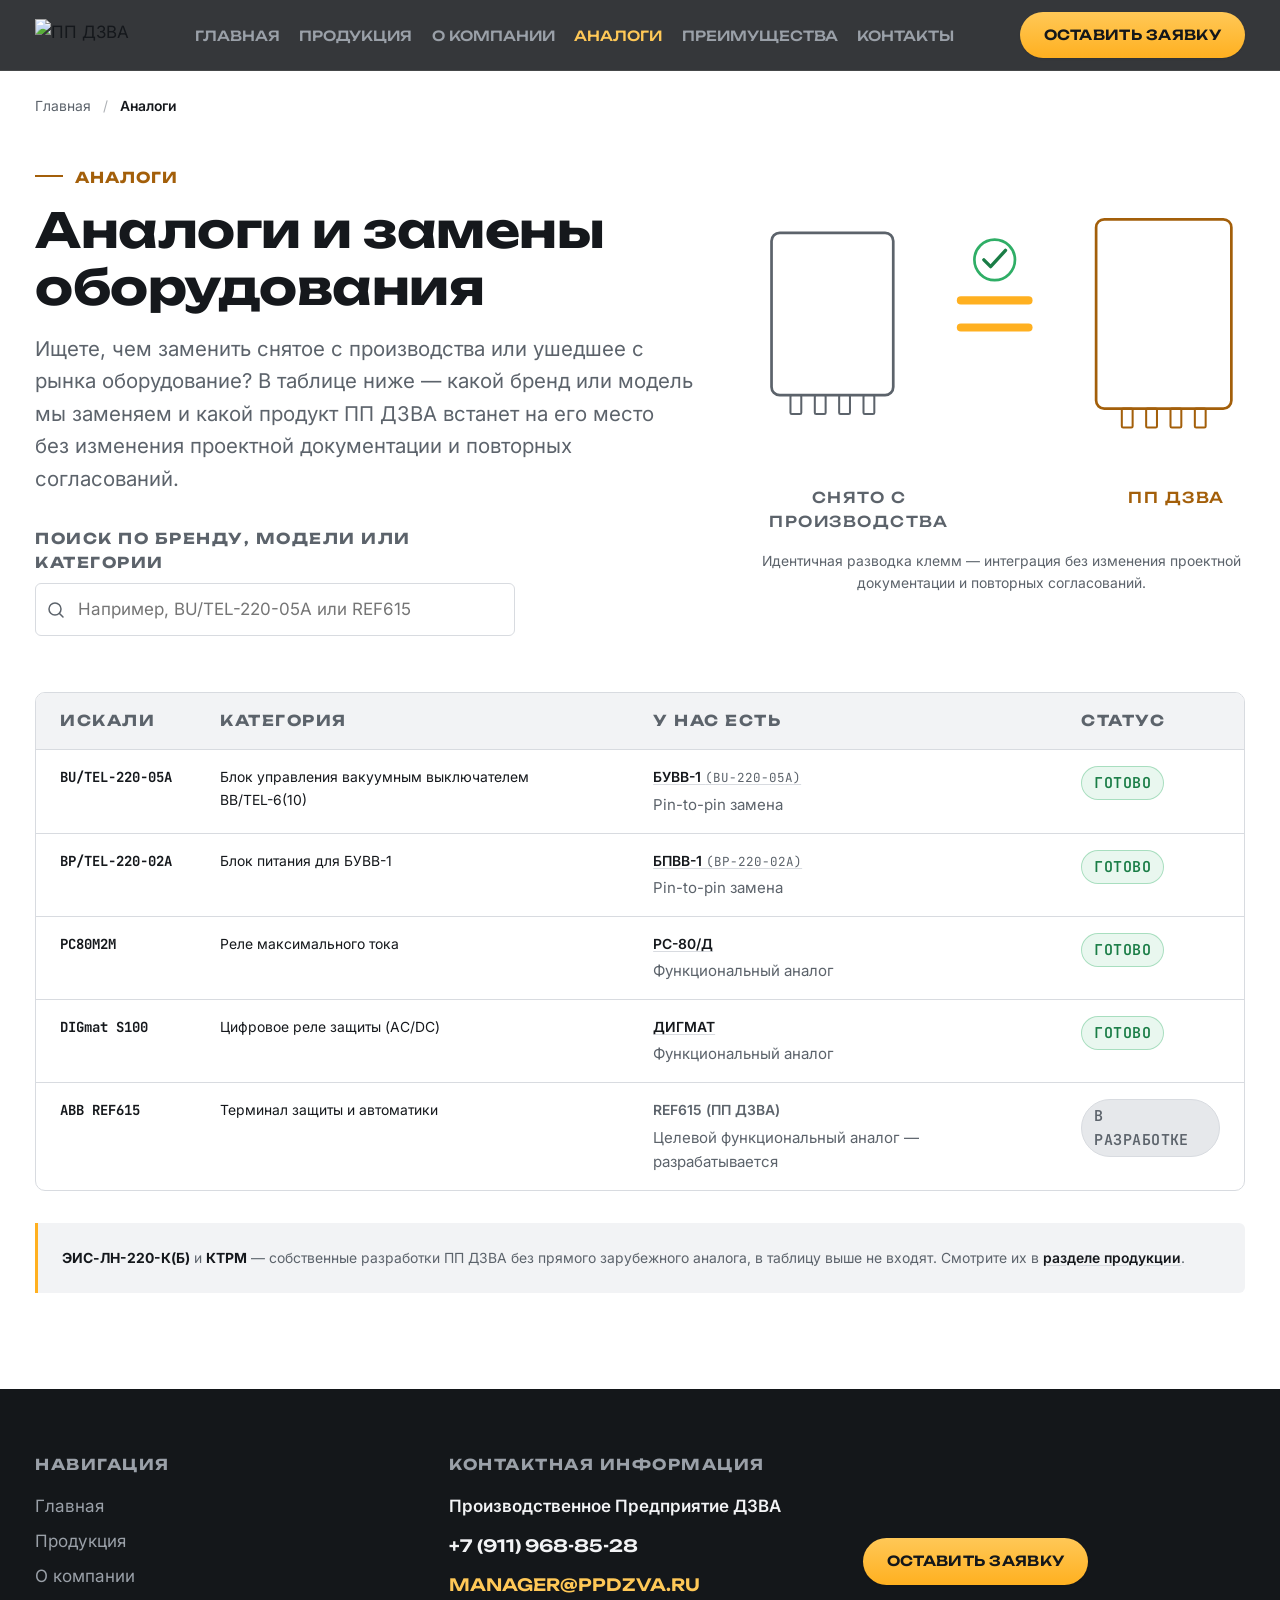
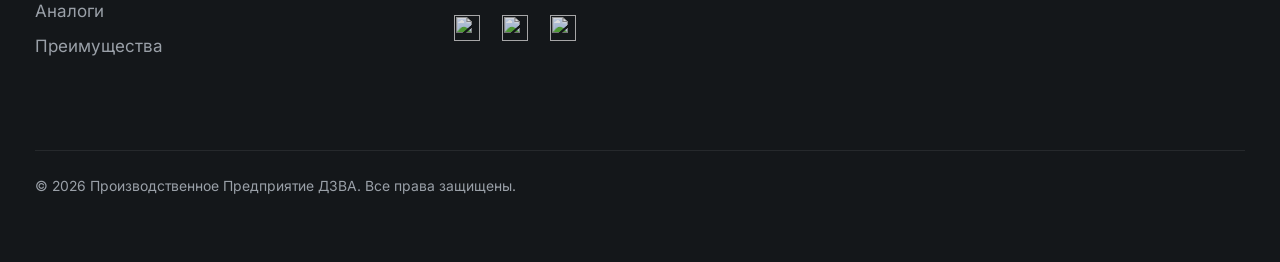
==== commit f0e9b773: "Fix ПП ДЗВА label drifting right of its block on wide viewports The 90fr/150fr/100fr label grid summ" ====
--- a/analogs.html
+++ b/analogs.html
@@ -138,9 +138,11 @@
                что в viewBox диаграммы выше, чтобы подпись всегда центрировалась строго под
                "своим" блоком, а не читалась одной слитной фразой. -->
           <div class="analogs-intro__visual-labels">
+            <span class="analogs-intro__visual-label-spacer" aria-hidden="true"></span>
             <span class="analogs-intro__visual-label">Снято с производства</span>
             <span class="analogs-intro__visual-label-spacer" aria-hidden="true"></span>
             <span class="analogs-intro__visual-label analogs-intro__visual-label--ours">ПП ДЗВА</span>
+            <span class="analogs-intro__visual-label-spacer" aria-hidden="true"></span>
           </div>
           <p class="analogs-intro__visual-caption">
             Идентичная разводка клемм — интеграция без изменения проектной документации и повторных согласований.
--- a/css/analogs.css
+++ b/css/analogs.css
@@ -55,7 +55,6 @@
 
 .analogs-diagram {
   width: 100%;
-  max-width: 320px;
   height: auto;
 }
 
@@ -82,11 +81,14 @@
 
 .analogs-intro__visual-labels {
   display: grid;
-  /* 90fr/150fr/100fr — ширины блоков и зазор между ними в SVG viewBox выше, см. .analogs-diagram */
-  grid-template-columns: 90fr 150fr 100fr;
+  /* 10fr/90fr/150fr/100fr/10fr — точное деление viewBox диаграммы (0 360): пустое поле
+     слева (0-10), левый блок (10-100), зазор (100-250), правый блок (250-350), пустое
+     поле справа (350-360). Без крайних 10fr-колонок подпись "ПП ДЗВА" смещалась вправо
+     за правый край блока — grid растягивал колонку вплоть до края контейнера, а сам блок
+     в SVG не доходит до края на те же ~3% ширины. */
+  grid-template-columns: 10fr 90fr 150fr 100fr 10fr;
   align-items: start;
   width: 100%;
-  max-width: 320px;
   font-family: var(--font-heading);
   font-size: var(--fs-eyebrow);
   letter-spacing: var(--ls-eyebrow);
@@ -103,7 +105,7 @@
 }
 
 .analogs-intro__visual-caption {
-  max-width: 32ch;
+  width: 100%;
   text-align: center;
   font-size: var(--fs-small);
   color: var(--color-text-muted);
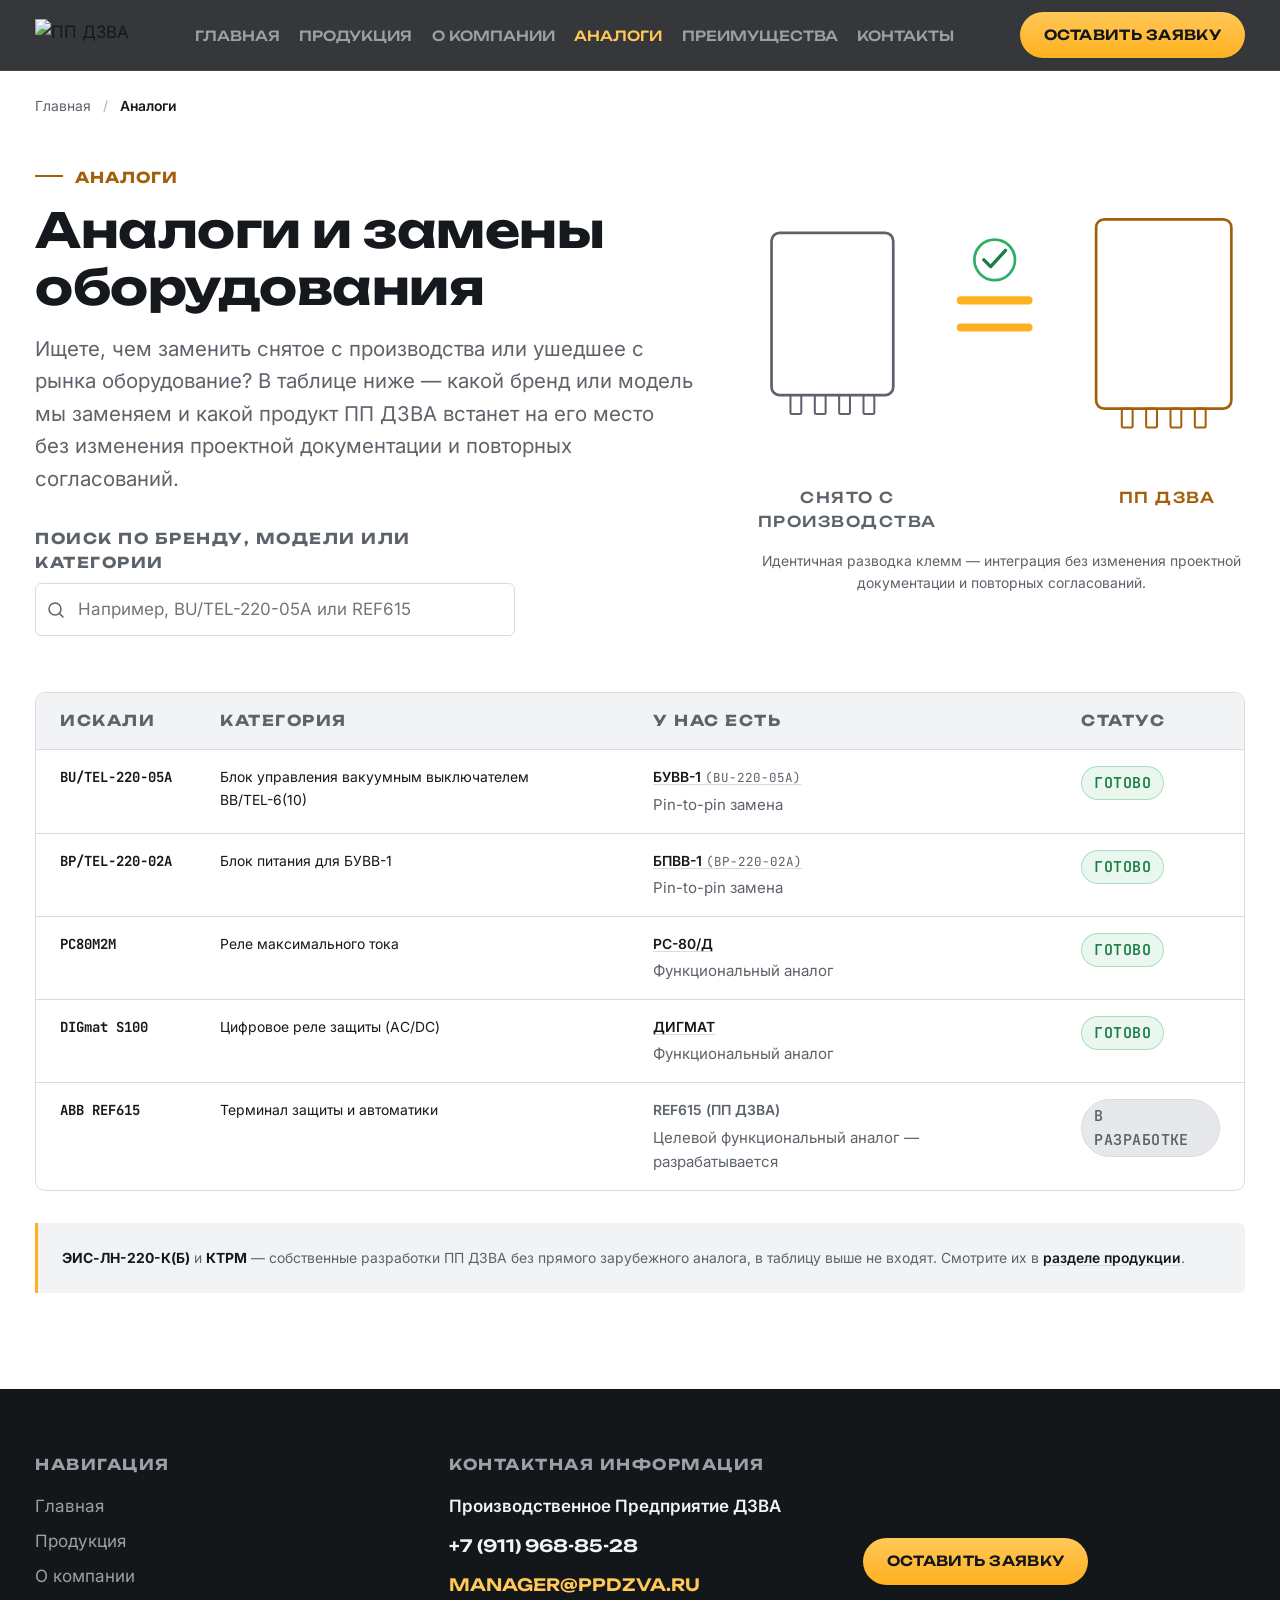
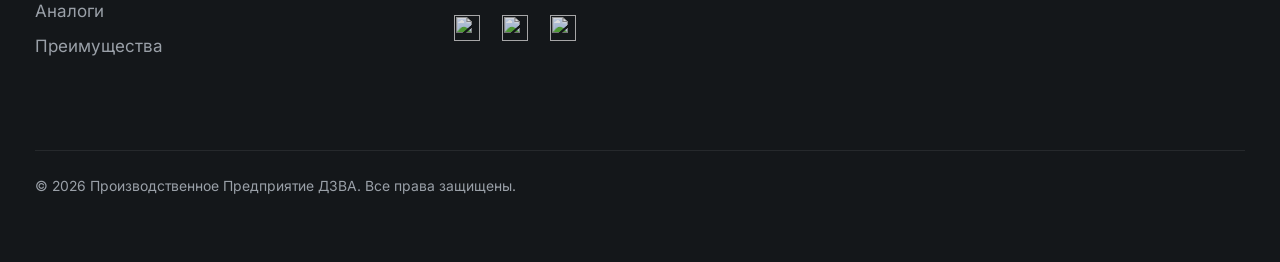
==== commit a6632dd0: "Drop left-edge label spacer, cap diagram at 500px on collapsed layout The left spacer wasn't needed " ====
--- a/analogs.html
+++ b/analogs.html
@@ -138,7 +138,6 @@
                что в viewBox диаграммы выше, чтобы подпись всегда центрировалась строго под
                "своим" блоком, а не читалась одной слитной фразой. -->
           <div class="analogs-intro__visual-labels">
-            <span class="analogs-intro__visual-label-spacer" aria-hidden="true"></span>
             <span class="analogs-intro__visual-label">Снято с производства</span>
             <span class="analogs-intro__visual-label-spacer" aria-hidden="true"></span>
             <span class="analogs-intro__visual-label analogs-intro__visual-label--ours">ПП ДЗВА</span>
--- a/css/analogs.css
+++ b/css/analogs.css
@@ -51,6 +51,13 @@
   .analogs-intro__visual {
     margin-top: var(--space-6);
   }
+
+  /* Схлопнутая раскладка: диаграмма чисто иллюстративная (без интерактива), в полную
+     ширину колонки на широких планшетах она выглядит непропорционально крупной. */
+  .analogs-diagram,
+  .analogs-intro__visual-labels {
+    max-width: 500px;
+  }
 }
 
 .analogs-diagram {
@@ -81,12 +88,11 @@
 
 .analogs-intro__visual-labels {
   display: grid;
-  /* 10fr/90fr/150fr/100fr/10fr — точное деление viewBox диаграммы (0 360): пустое поле
-     слева (0-10), левый блок (10-100), зазор (100-250), правый блок (250-350), пустое
-     поле справа (350-360). Без крайних 10fr-колонок подпись "ПП ДЗВА" смещалась вправо
-     за правый край блока — grid растягивал колонку вплоть до края контейнера, а сам блок
-     в SVG не доходит до края на те же ~3% ширины. */
-  grid-template-columns: 10fr 90fr 150fr 100fr 10fr;
+  /* 90fr/150fr/100fr/20px — 90fr/150fr/100fr делят ширину пропорционально блокам и
+     зазору между ними, крайний правый отступ фиксирован (совпадает с пустым полем у
+     правого края viewBox диаграммы выше) — без него подпись "ПП ДЗВА" смещалась вправо
+     за правый край блока, grid растягивал колонку вплоть до края контейнера. */
+  grid-template-columns: 90fr 150fr 100fr 20px;
   align-items: start;
   width: 100%;
   font-family: var(--font-heading);
@@ -98,6 +104,10 @@
 .analogs-intro__visual-label {
   text-align: center;
   color: var(--color-text-muted);
+}
+
+.analogs-intro__visual-label-spacer {
+  width: 20px;
 }
 
 .analogs-intro__visual-label--ours {
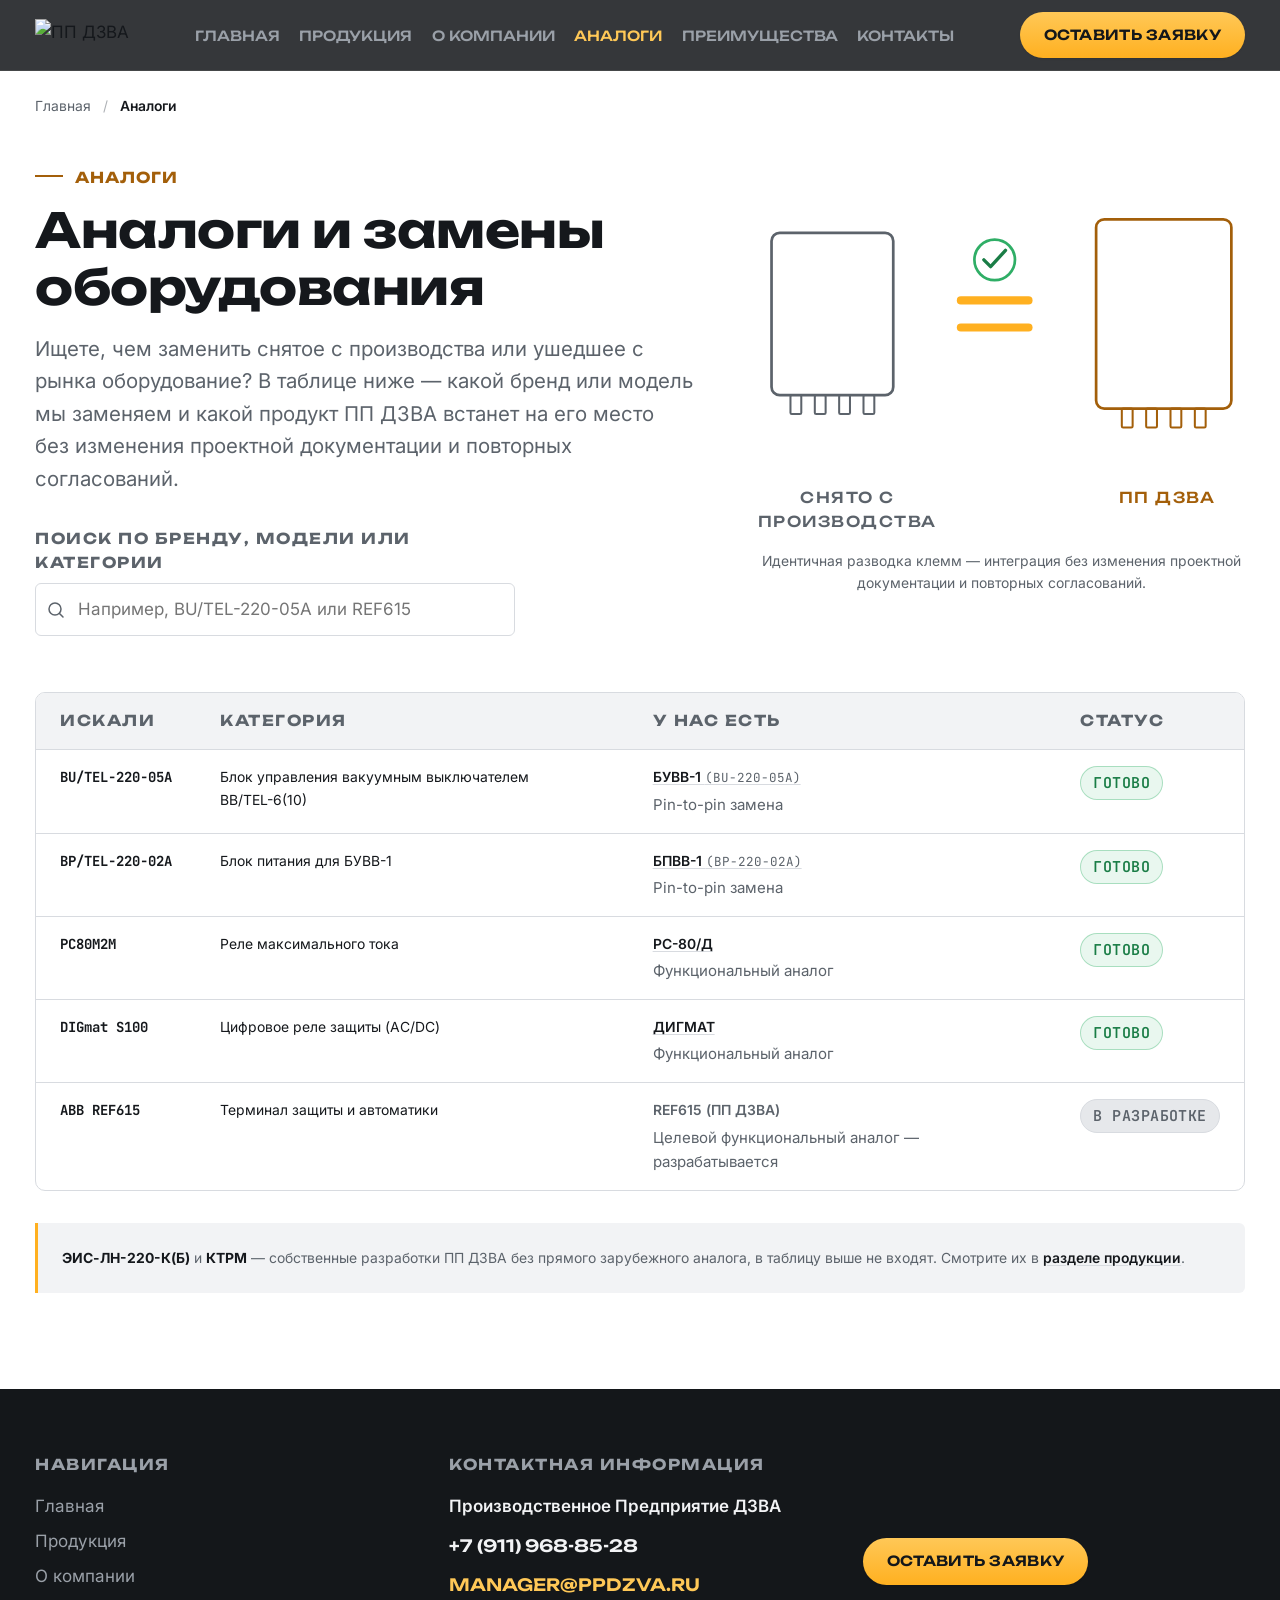
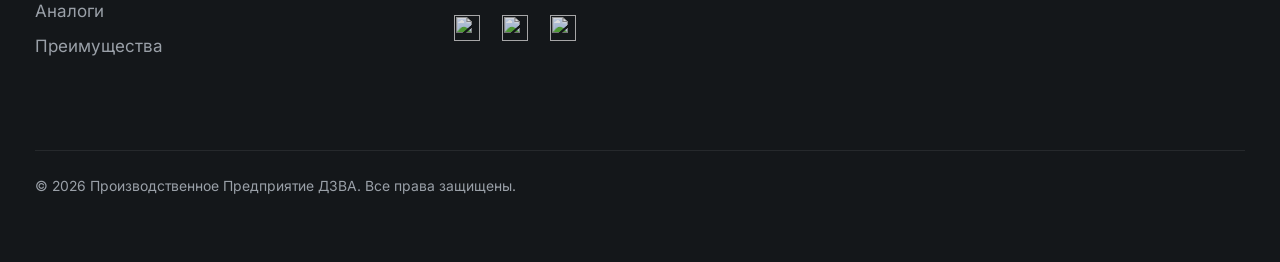
==== commit 3e9323f3: "Пункт 12 ТЗ: доступность на всех 7 страницах Focus-trap (новый js/components/focus-trap.js) в попапе" ====
--- a/analogs.html
+++ b/analogs.html
@@ -27,6 +27,7 @@
   <link rel="stylesheet" href="css/analogs.css" />
 </head>
 <body>
+  <a href="#main" class="skip-link">Перейти к основному содержимому</a>
   <!-- Затемнение и попап заявки — общие на все страницы, поведение см. js/components/popup.js -->
   <div class="overlay" id="overlay"></div>
   <div class="popup" id="popup" role="dialog" aria-modal="true" aria-labelledby="popup-title">
@@ -70,7 +71,7 @@
     </div>
   </header>
 
-  <main>
+  <main id="main" tabindex="-1">
     <div class="container">
       <p class="breadcrumbs">
         <a href="index.html" class="breadcrumbs__link">Главная</a>
@@ -109,6 +110,7 @@
                 autocomplete="off"
               />
             </div>
+            <p class="visually-hidden" aria-live="polite" data-analogs-status></p>
           </div>
         </div>
 
@@ -268,6 +270,7 @@
   </noscript>
 
   <script src="js/components/burger-menu.js"></script>
+  <script src="js/components/focus-trap.js"></script>
   <script src="js/components/popup.js"></script>
   <script src="js/components/analogs-table.js"></script>
   <script src="js/components/nav-active.js"></script>
--- a/css/base.css
+++ b/css/base.css
@@ -63,6 +63,7 @@
   font-family: var(--font-heading);
   line-height: var(--lh-heading);
   font-weight: 700;
+  overflow-wrap: break-word;
 }
 
 @media (prefers-reduced-motion: reduce) {
@@ -106,6 +107,26 @@
   border: 0;
 }
 
+/* Ссылка "Перейти к содержимому" — первый элемент в <body> на каждой странице,
+   позволяет клавиатурному пользователю пропустить шапку/меню (WCAG 2.4.1). */
+.skip-link {
+  position: absolute;
+  top: -100%;
+  left: var(--space-3);
+  z-index: var(--z-popup);
+  padding: var(--space-3) var(--space-5);
+  background: var(--color-ink-900);
+  color: var(--color-text-on-dark);
+  border-radius: var(--radius-md);
+  font-family: var(--font-heading);
+  font-size: var(--fs-small);
+  transition: top var(--duration-fast) var(--ease-standard);
+}
+
+.skip-link:focus-visible {
+  top: var(--space-3);
+}
+
 /* --- Контейнер --- */
 .container {
   width: 100%;
--- a/css/components.css
+++ b/css/components.css
@@ -353,6 +353,10 @@
   background: var(--color-surface-alt-2);
   color: var(--color-text-muted);
   border: 1px solid var(--color-border);
+  /* В отличие от badge--analog у этого варианта нет .badge__code, переносить
+     нечего — общий .badge flex-wrap здесь только ломает "В разработке" на
+     две строки в узкой колонке "Статус" таблицы аналогов. */
+  white-space: nowrap;
 }
 
 /* ============ Footer ============ */
--- a/css/analogs.css
+++ b/css/analogs.css
@@ -163,7 +163,6 @@
 
 .analogs-search__input:focus-visible {
   border-color: var(--color-signal-amber-700);
-  outline: none;
 }
 
 .analogs-search__input::-webkit-search-cancel-button {
@@ -238,15 +237,22 @@
   display: none;
 }
 
-/* Узкие экраны: 4 колонки не помещаются построчно — переключаем на карточки
-   параметр/значение, тот же приём, что у .spec-table (components.css). */
+/* Узкие экраны: 4 колонки не помещаются построчно — переключаем строку на сетку
+   2×(Искали/У нас есть) сверху и Категория/Статус на всю ширину под ними, вместо
+   полного постолбцового стека (был слишком высоким и терял горизонтальное место). */
 @media (max-width: 760px) {
   .analogs-table thead {
     display: none;
   }
 
   .analogs-table__row {
-    display: block;
+    display: grid;
+    grid-template-columns: 1fr 1fr;
+    grid-template-areas:
+      "searched ours"
+      "category category"
+      "status status";
+    column-gap: var(--space-4);
     padding: var(--space-4) var(--space-5);
     border-bottom: 1px solid var(--color-border);
   }
@@ -255,6 +261,23 @@
     display: block;
     padding: var(--space-2) 0;
     border-bottom: none;
+    text-align: center;
+  }
+
+  .analogs-table__row td[data-label="Искали"] {
+    grid-area: searched;
+  }
+
+  .analogs-table__row td[data-label="У нас есть"] {
+    grid-area: ours;
+  }
+
+  .analogs-table__row td[data-label="Категория"] {
+    grid-area: category;
+  }
+
+  .analogs-table__row td[data-label="Статус"] {
+    grid-area: status;
   }
 
   .analogs-table__row td::before {
